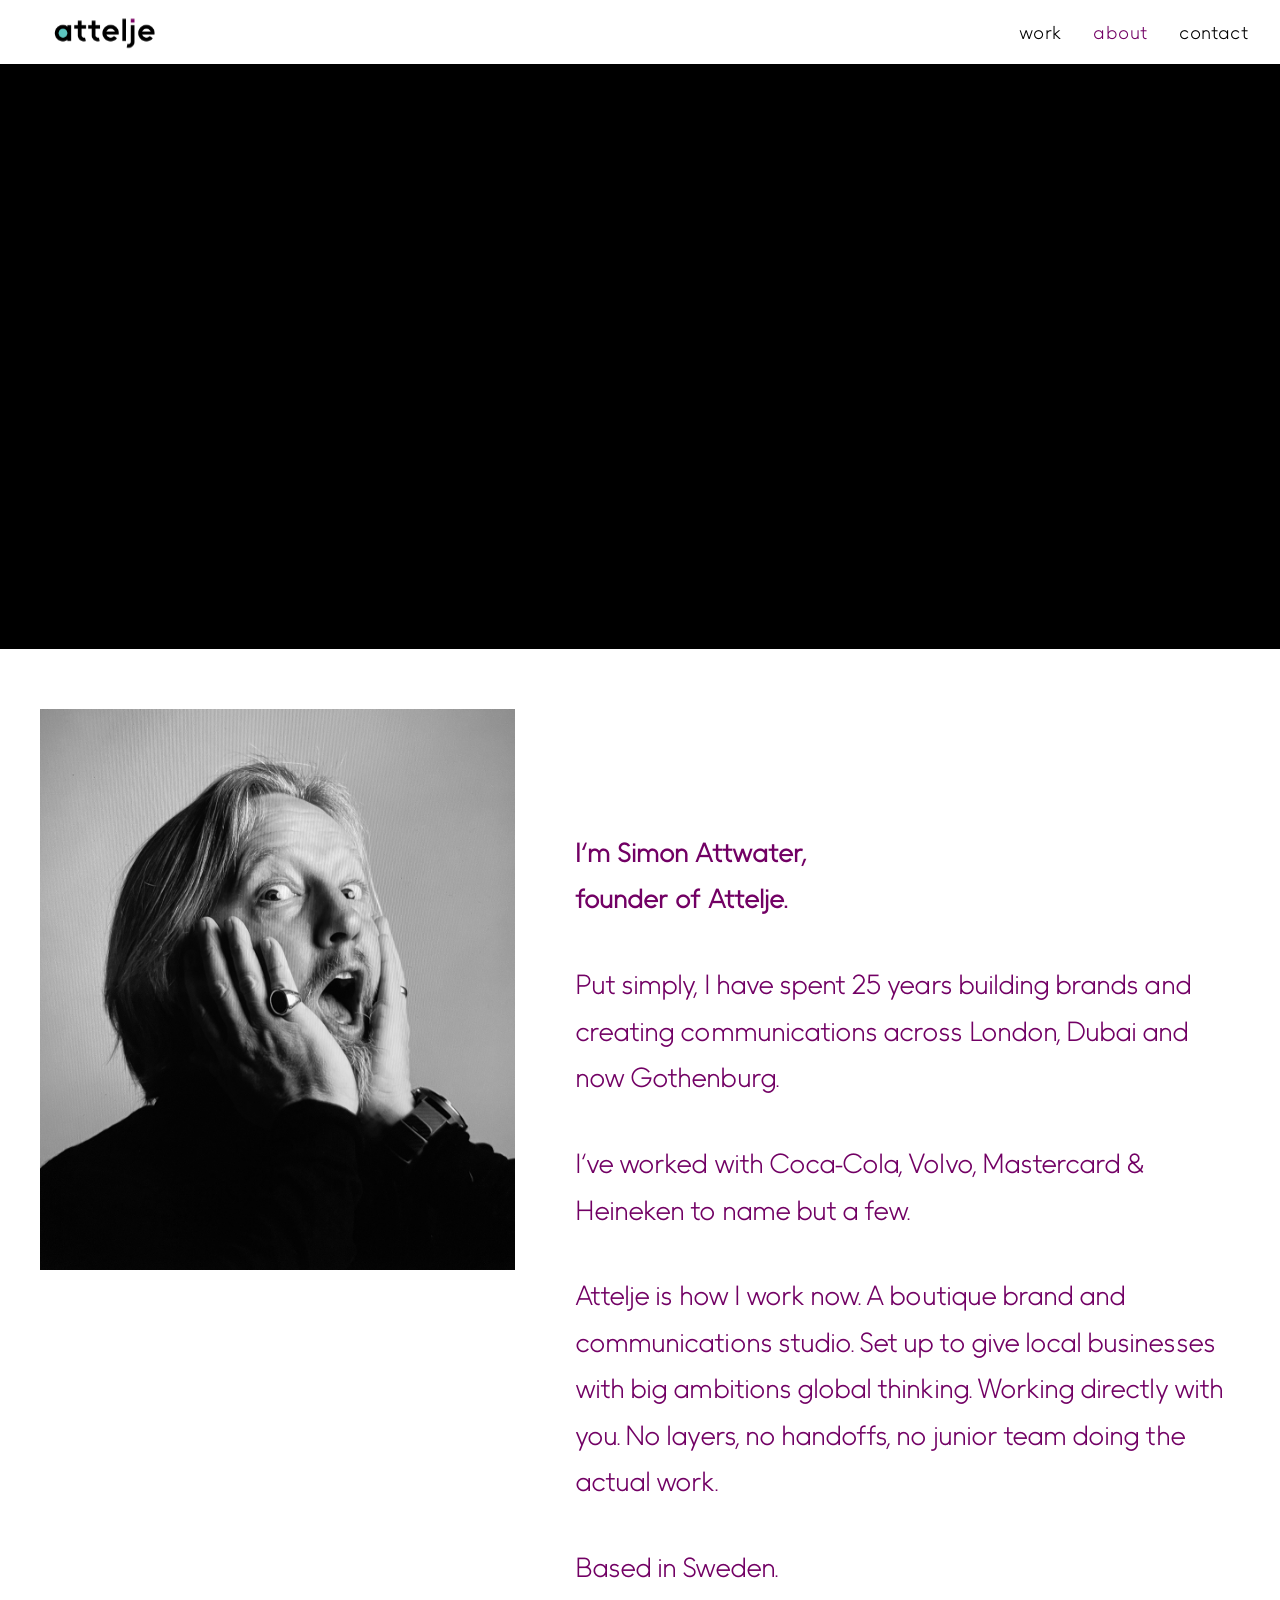
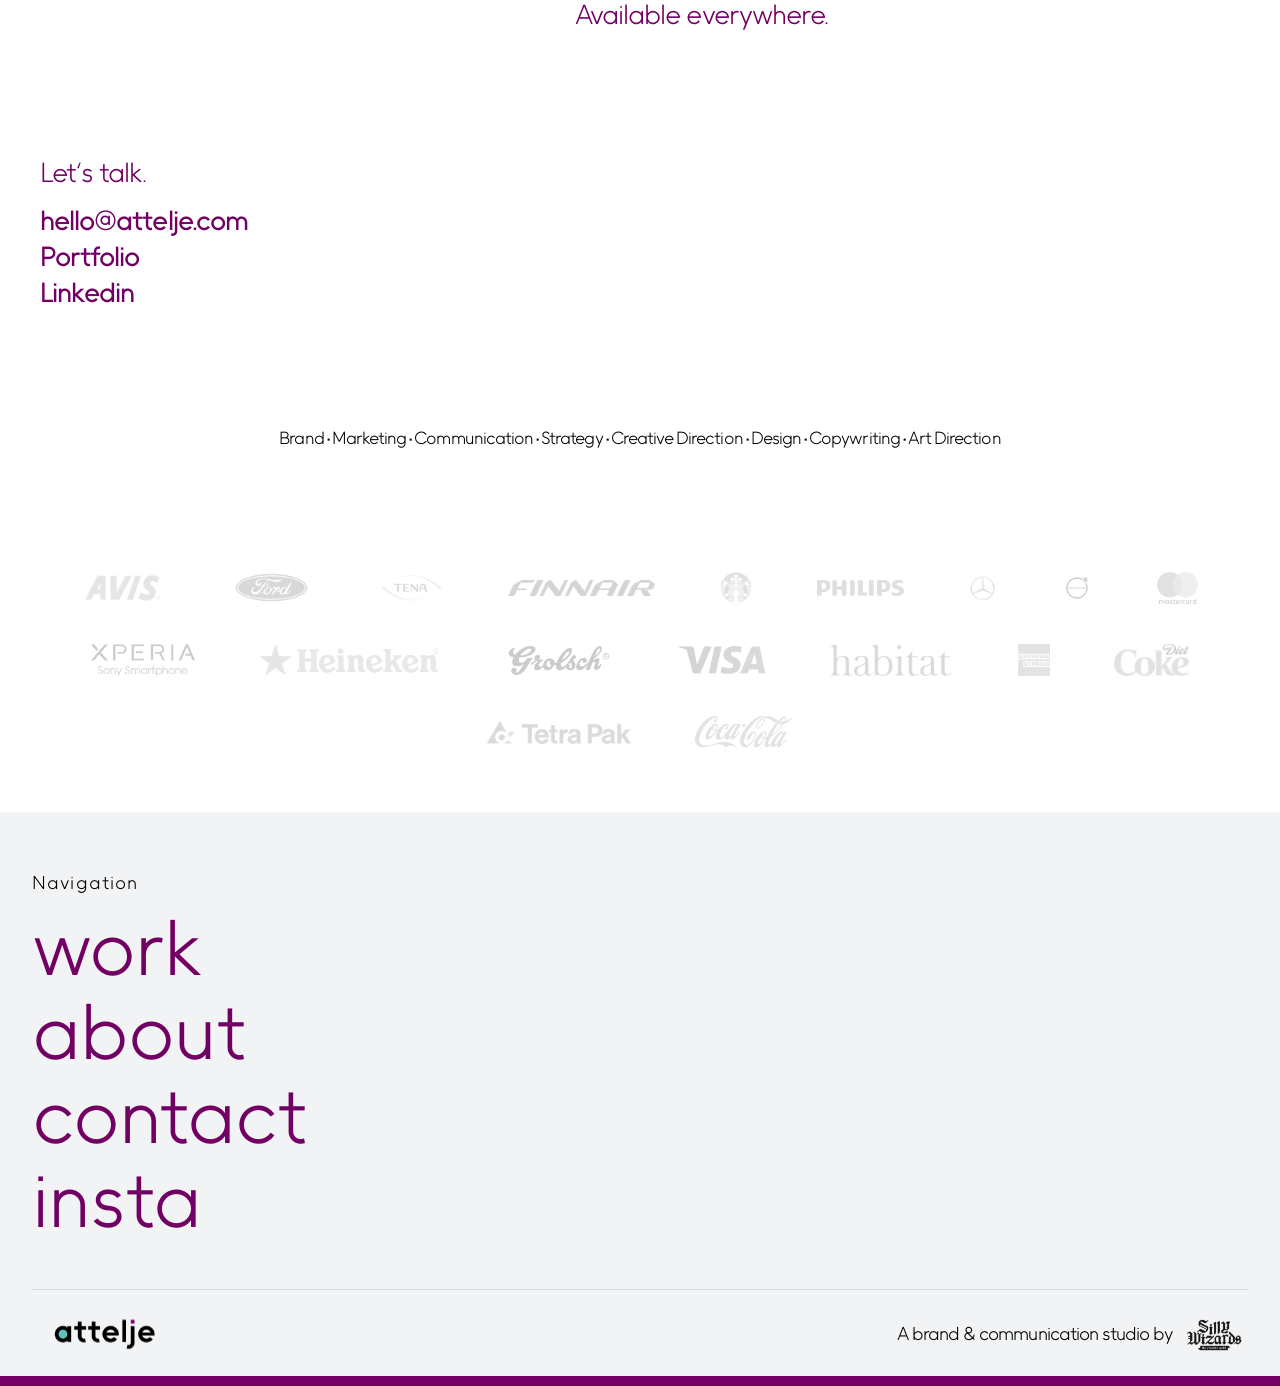
==== about.html @ 4bf22cdc "Update about.html" ====
<!DOCTYPE html>
<html lang="en">
<head>
  <meta charset="UTF-8" />
  <meta name="viewport" content="width=device-width, initial-scale=1.0" />
  <title>About — Attelje</title>
  <meta name="description" content="I'm Simon Attwater, founder of Attelje. 25 years building brands across London, Dubai and Gothenburg." />
  <link rel="stylesheet" href="css/style.css" />
  <link rel="icon" type="image/svg+xml" href="favicon.svg">
</head>
<body>

  <!-- NAV -->
  <nav class="nav" id="nav">
    <a class="nav__logo" href="/">
      <img src="images/brand/logo-wordmark.svg" alt="Attelje" />
    </a>
    <ul class="nav__links">
      <li><a href="/#work">work</a></li>
      <li><a href="about.html" class="active">about</a></li>
      <li><a href="contact.html">contact</a></li>
    </ul>
  </nav>

  <div class="nav-spacer"></div>

  <!-- HERO VIDEO -->
  <section class="hero">
    <video
      class="hero__image"
      src="https://res.cloudinary.com/de5knrq1a/video/upload/v1781178671/Final_Long_copy_djq6qq.mov"
      autoplay
      muted
      loop
      playsinline
    ></video>
  </section>

  <!-- ABOUT -->
  <section class="about">
    <div class="about__inner">

      <div class="about__left">
        <img
          class="about__portrait"
          src="images/about/simon-portrait.jpg"
          alt="Simon Attwater, founder of Attelje"
        />
      </div>

      <div class="about__copy">
        <p class="about__intro">
          I'm Simon Attwater,<br />
          founder of Attelje.
        </p>
        <p>
          Put simply, I have spent 25 years building brands and creating
          communications across London, Dubai and now Gothenburg.
        </p>
        <p>
          I've worked with Coca-Cola, Volvo, Mastercard &amp; Heineken to name but a few.
        </p>
        <p>
          Attelje is how I work now. A boutique brand and communications studio.
          Set up to give local businesses with big ambitions global thinking.
          Working directly with you. No layers, no handoffs,
          no junior team doing the actual work.
        </p>
        <p>
          Based in Sweden.<br />
          Available everywhere.
        </p>
      </div>

      <div class="about__links">
        <p class="about__links-label">Let's talk.</p>
        <a href="mailto:hello@attelje.com">hello@attelje.com</a>
        <a href="https://www.behance.net/simonattwater" target="_blank" rel="noopener">Portfolio</a>
        <a href="https://www.linkedin.com/in/simon-attwater-60151629/" target="_blank" rel="noopener">Linkedin</a>
      </div>

    </div>
  </section>

  <!-- SERVICES -->
  <div class="about__services">
    <p>Brand · Marketing · Communication · Strategy · Creative Direction · Design · Copywriting · Art Direction</p>
  </div>

  <!-- LOGO GRID -->
  <div class="logo-grid">
    <img src="images/marquee/avis.png" alt="Avis" />
    <img src="images/marquee/ford.png" alt="Ford" />
    <img src="images/marquee/tena.png" alt="Tena" />
    <img src="images/marquee/finnair.png" alt="Finnair" />
    <img src="images/marquee/starbucks.png" alt="Starbucks" />
    <img src="images/marquee/philips.png" alt="Philips" />
    <img src="images/marquee/mercedes.png" alt="Mercedes-Benz" />
    <img src="images/marquee/volvo.png" alt="Volvo" />
    <img src="images/marquee/mastercard.png" alt="Mastercard" />
    <img src="images/marquee/xperia.png" alt="Xperia" />
    <img src="images/marquee/heineken.png" alt="Heineken" />
    <img src="images/marquee/grolsch.png" alt="Grolsch" />
    <img src="images/marquee/visa.png" alt="Visa" />
    <img src="images/marquee/habitat.png" alt="Habitat" />
    <img src="images/marquee/amex.png" alt="American Express" />
    <img src="images/marquee/diet-coke.png" alt="Diet Coke" />
    <img src="images/marquee/tetra-pak.png" alt="Tetra Pak" />
    <img src="images/marquee/coca-cola.png" alt="Coca-Cola" />
  </div>

    <!-- FOOTER -->
  <footer class="footer">
    <p class="footer__nav-label">Navigation</p>
    <nav class="footer__nav">
      <a href="/#work">work</a>
      <a href="about.html">about</a>
      <a href="contact.html">contact</a>
      <a href="https://www.instagram.com/attelje" target="_blank" rel="noopener">insta</a>
    </nav>
    <div class="footer__bottom">
      <a class="footer__wordmark" href="/">
        <img src="images/brand/logo-wordmark.svg" alt="Attelje" />
      </a>
      <div class="footer__credit">
        <span>A brand &amp; communication studio by</span>
        <a href="https://www.sillywizardsguild.com/" target="_blank" rel="noopener"><img src="images/brand/silly-wizards-mark.svg" alt="Silly Wizards" /></a>
      </div>
    </div>
    <div class="footer__bar"></div>
  </footer>

  <script src="js/main.js"></script>
</body>
</html>
---- css/style.css ----
/* ============================================================
   ATTELJE — Main Stylesheet
   Stack: HTML / CSS / vanilla JS · GitHub · Vercel
   Font: II Vorkurs (OTF — Light, LightOblique, Medium, MediumOblique, Bold, BoldOblique)
   ============================================================ */

/* ------------------------------------------------------------
   FONTS
   ------------------------------------------------------------ */
@font-face {
  font-family: 'IIVorkurs';
  src: url('../fonts/IIVorkurs-Light.otf') format('opentype');
  font-weight: 300;
  font-style: normal;
  font-display: swap;
}
@font-face {
  font-family: 'IIVorkurs';
  src: url('../fonts/IIVorkurs-LightOblique.otf') format('opentype');
  font-weight: 300;
  font-style: italic;
  font-display: swap;
}
@font-face {
  font-family: 'IIVorkurs';
  src: url('../fonts/IIVorkurs-Medium.otf') format('opentype');
  font-weight: 500;
  font-style: normal;
  font-display: swap;
}
@font-face {
  font-family: 'IIVorkurs';
  src: url('../fonts/IIVorkurs-MediumOblique.otf') format('opentype');
  font-weight: 500;
  font-style: italic;
  font-display: swap;
}
@font-face {
  font-family: 'IIVorkurs';
  src: url('../fonts/IIVorkurs-Bold.otf') format('opentype');
  font-weight: 700;
  font-style: normal;
  font-display: swap;
}
@font-face {
  font-family: 'IIVorkurs';
  src: url('../fonts/IIVorkurs-BoldOblique.otf') format('opentype');
  font-weight: 700;
  font-style: italic;
  font-display: swap;
}

/* ------------------------------------------------------------
   DESIGN TOKENS
   ------------------------------------------------------------ */
:root {
  --pearl:   #F2F3F5;
  --plum:    #720064;
  --mint:    #78C3BF;
  --black:   #000000;
  --white:   #FFFFFF;

  --font:    'IIVorkurs', sans-serif;

  --nav-height: 64px;

  --ease: cubic-bezier(0.25, 0.46, 0.45, 0.94);
}

/* ------------------------------------------------------------
   RESET
   ------------------------------------------------------------ */
*, *::before, *::after {
  box-sizing: border-box;
  margin: 0;
  padding: 0;
}

html {
  font-size: 19px;
  scroll-behavior: smooth;
  -webkit-font-smoothing: antialiased;
  -moz-osx-font-smoothing: grayscale;
}

body {
  font-family: var(--font);
  font-weight: 300;
  letter-spacing: -0.05em;
  color: var(--black);
  background: var(--white);
  overflow-x: hidden;
}

img, video {
  display: block;
  max-width: 100%;
}

a {
  color: inherit;
  text-decoration: none;
}

ul {
  list-style: none;
}

/* ------------------------------------------------------------
   NAV
   ------------------------------------------------------------ */
.nav {
  position: fixed;
  top: 0;
  left: 0;
  right: 0;
  z-index: 100;
  height: var(--nav-height);
  display: flex;
  align-items: center;
  justify-content: space-between;
  padding: 0 32px;
  background: var(--white);
  transition: background 0.3s var(--ease);
}

.nav__logo img {
  height: 38px;
  width: auto;
  margin-left: -4px;
}

.nav__links {
  display: flex;
  align-items: center;
  gap: 32px;
}

.nav__links a {
  font-family: var(--font);
  font-weight: 300;
  font-size: 19px;
  letter-spacing: 0.02em;
  color: var(--black);
  transition: color 0.2s var(--ease);
}

.nav__links a:hover,
.nav__links a.active {
  color: var(--plum);
}

/* Offset page content below fixed nav */
.nav-spacer {
  height: var(--nav-height);
}

/* ------------------------------------------------------------
   HERO — Homepage
   ------------------------------------------------------------ */
.hero {
  position: relative;
  width: 100%;
  height: 65vh;
  min-height: 420px;
  overflow: hidden;
  background: var(--black);
}

.hero__image {
  width: 100%;
  height: 100%;
  object-fit: cover;
  object-position: center;
}

.hero__play {
  position: absolute;
  bottom: 40px;
  left: 50%;
  transform: translateX(-50%);
  display: flex;
  align-items: center;
  gap: 12px;
  font-family: var(--font);
  font-weight: 300;
  font-size: 14px;
  letter-spacing: 0.08em;
  color: var(--white);
  cursor: pointer;
  border: none;
  background: none;
  padding: 0;
  transition: opacity 0.2s var(--ease);
}

.hero__play:hover {
  opacity: 0.7;
}

.hero__play-icon {
  width: 36px;
  height: 36px;
  border: 1px solid var(--white);
  border-radius: 50%;
  display: flex;
  align-items: center;
  justify-content: center;
}

.hero__play-icon svg {
  width: 12px;
  height: 12px;
  fill: var(--white);
  margin-left: 2px;
}

/* ------------------------------------------------------------
   TAGLINE — Homepage
   ------------------------------------------------------------ */
.tagline {
  padding: 60px 32px;
  text-align: right;
  background: var(--white);
}

.tagline p {
  font-family: var(--font);
  font-weight: 300;
  font-style: normal;
  font-size: clamp(22px, 4vw, 50px);
  line-height: 1.25;
  letter-spacing: -0.05em;
  color: var(--plum);
  max-width: none;
  margin: 0;
}

.tagline__medium {
  font-weight: 500;
}

.tagline__light {
  font-weight: 300;
}

/* ------------------------------------------------------------
   WORK GRID — Homepage
   ------------------------------------------------------------ */
.work-grid {
  display: grid;
  grid-template-columns: repeat(3, 1fr);
  gap: 0;
  background: var(--white);
}

.work-grid__item {
  position: relative;
  aspect-ratio: 4 / 3;
  background: var(--white);
  overflow: hidden;
  display: flex;
  align-items: center;
  justify-content: center;
  padding: 8%;
}

.work-grid__item img {
  width: 100%;
  height: 100%;
  object-fit: contain;
  transition: transform 0.5s var(--ease);
}

.work-grid__overlay {
  position: absolute;
  inset: 0;
  background: rgba(0, 0, 0, 0.75);
  display: flex;
  flex-direction: column;
  align-items: center;
  justify-content: center;
  opacity: 0;
  transition: opacity 0.35s var(--ease);
  padding: 24px;
  text-align: center;
}

.work-grid__item:hover .work-grid__overlay {
  opacity: 1;
}

.work-grid__item:hover img {
  transform: scale(1.03);
}

.work-grid__name {
  font-family: var(--font);
  font-weight: 500;
  font-size: clamp(16px, 2vw, 22px);
  color: var(--white);
  margin-bottom: 8px;
}

.work-grid__category {
  font-family: var(--font);
  font-weight: 300;
  font-size: 13px;
  color: rgba(255, 255, 255, 0.7);
  letter-spacing: 0.04em;
}

/* ------------------------------------------------------------
   MANIFESTO — Homepage
   ------------------------------------------------------------ */
.manifesto {
  padding: 100px 32px;
  text-align: center;
  background: var(--white);
}

.manifesto__headline {
  font-family: var(--font);
  font-weight: 500;
  font-size: clamp(22px, 4vw, 50px);
  line-height: 1.4;
  letter-spacing: -0.05em;
  color: var(--plum);
  max-width: 900px;
  margin: 0 auto;
}

.manifesto__body {
  font-family: var(--font);
  font-weight: 300;
  font-size: clamp(22px, 4vw, 50px);
  line-height: 1.4;
  letter-spacing: -0.05em;
  color: var(--plum);
  max-width: 900px;
  margin: 0 auto;
}

/* ------------------------------------------------------------
   STUDIO SECTION — Homepage + Contact
   ------------------------------------------------------------ */
.studio {
  width: 100%;
}

.studio__image {
  width: 100%;
  height: auto;
  display: block;
  filter: grayscale(100%);
}

.studio__caption {
  padding: 20px 32px 100px;
  font-family: var(--font);
  font-weight: 300;
  font-size: clamp(16px, 2.2vw, 30px);
  line-height: 1.5;
  color: var(--plum);
}

/* ------------------------------------------------------------
   FOOTER
   ------------------------------------------------------------ */
.footer {
  background: var(--pearl);
  padding: 60px 32px 0;
}

.footer__nav-label {
  font-family: var(--font);
  font-weight: 300;
  font-size: 19px;
  letter-spacing: 0.06em;
  color: var(--black);
  margin-bottom: 12px;
  text-transform: none;
}

.footer__nav {
  display: flex;
  flex-direction: column;
  gap: 0;
  margin-bottom: 48px;
}

.footer__nav a {
  font-family: var(--font);
  font-weight: 300;
  font-size: clamp(48px, 7vw, 80px);
  line-height: 1.05;
  color: var(--plum);
  transition: opacity 0.2s var(--ease);
}

.footer__nav a:hover {
  opacity: 0.7;
}

.footer__bottom {
  display: flex;
  align-items: center;
  justify-content: space-between;
  padding: 24px 0;
  border-top: 1px solid rgba(0, 0, 0, 0.1);
}

.footer__wordmark img {
  height: 38px;
  width: auto;
  margin-left: -4px;
}

.footer__credit {
  display: flex;
  align-items: center;
  gap: 8px;
  font-family: var(--font);
  font-weight: 300;
  font-size: 19px;
  color: var(--black);
}

.footer__credit img {
  height: 38px;
  width: auto;
}

.footer__bar {
  height: 10px;
  background: var(--plum);
  margin: 0 -32px;
}

/* ------------------------------------------------------------
   ABOUT PAGE
   ------------------------------------------------------------ */
.about {
  padding: 60px 32px 80px;
}

.about__inner {
  display: grid;
  grid-template-columns: 1fr 1.4fr;
  gap: 60px;
  max-width: 1200px;
  margin: 0 auto;
}

.about__portrait {
  width: 100%;
  height: auto;
  display: block;
  filter: grayscale(100%);
}

.about__links {
  margin-top: 20px;
  display: flex;
  flex-direction: column;
  gap: 4px;
}

.about__links a {
  font-family: var(--font);
  font-weight: 500;
  font-size: clamp(18px, 2.2vw, 30px);
  color: var(--plum);
  transition: opacity 0.2s;
}

.about__links a:hover {
  opacity: 0.7;
}

.about__links-label {
  font-family: var(--font);
  font-weight: 300;
  font-size: clamp(18px, 2.2vw, 30px);
  color: var(--plum);
  margin: 0 0 12px 0;
}

.about__copy {
  padding-top: 120px;
}

.about__copy p.about__intro {
  font-weight: 500;
}

.about__copy p {
  font-family: var(--font);
  font-weight: 300;
  font-size: clamp(18px, 2.2vw, 30px);
  line-height: 1.65;
  color: var(--plum);
  margin-bottom: 1.4em;
}

.about__copy a {
  color: var(--plum);
  font-weight: 500;
}

.about__copy a:hover {
  text-decoration: underline;
}

.about__services {
  padding: 40px 32px 60px;
  text-align: center;
  max-width: 1200px;
  margin: 0 auto;
}

.about__services p {
  font-family: var(--font);
  font-weight: 300;
  font-size: clamp(13px, 1.4vw, 18px);
  color: var(--black);
}

/* ------------------------------------------------------------
   LOGO GRID — About page
   ------------------------------------------------------------ */
.logo-grid {
  display: flex;
  flex-wrap: wrap;
  justify-content: center;
  align-items: center;
  gap: 40px 64px;
  padding: 64px 32px;
  background: var(--white);
}

.logo-grid img {
  height: 32px;
  width: auto;
  filter: grayscale(100%);
  opacity: 0.2;
  animation: twinkle 4s ease-in-out infinite;
}

.logo-grid img[alt="Finnair"],
.logo-grid img[alt="Philips"] {
  height: 16px;
}

@keyframes twinkle {
  0%, 100% { opacity: 0.2; }
  50%       { opacity: 1; }
}

/* ------------------------------------------------------------
   CONTACT PAGE
   ------------------------------------------------------------ */
.contact {
  padding: 60px 32px 0;
}

.contact__inner {
  display: grid;
  grid-template-columns: 1fr 1fr;
  gap: 40px;
  align-items: start;
  max-width: 1200px;
  margin: 0 auto 64px;
}

.contact__heading {
  font-family: var(--font);
  font-weight: 300;
  font-size: clamp(52px, 8vw, 96px);
  line-height: 1;
  letter-spacing: -0.05em;
  color: var(--plum);
}

.contact__body {
  padding-top: 160px;
}

.contact__body p {
  font-family: var(--font);
  font-weight: 300;
  font-size: clamp(18px, 2.2vw, 30px);
  line-height: 1.6;
  letter-spacing: -0.05em;
  color: var(--black);
  margin-bottom: 24px;
}

.contact__email {
  font-family: var(--font);
  font-weight: 500;
  font-size: clamp(16px, 1.8vw, 20px);
  color: var(--plum);
  transition: opacity 0.2s;
}

.contact__email:hover {
  opacity: 0.7;
}

/* ------------------------------------------------------------
   CASE PAGE — Hero
   ------------------------------------------------------------ */
.case-hero {
  width: 100%;
  position: relative;
  background: var(--black);
  overflow: hidden;
}

.case-hero video,
.case-hero img {
  width: 100%;
  height: 65vh;
  min-height: 380px;
  object-fit: cover;
  display: block;
}

/* ------------------------------------------------------------
   CASE PAGE — Intro
   ------------------------------------------------------------ */
.case-intro {
  display: grid;
  grid-template-columns: 1fr 2fr;
  gap: 40px;
  padding: 60px 32px;
  max-width: 1200px;
  margin: 0 auto;
}

.case-intro__meta {}

.case-intro__title {
  font-family: var(--font);
  font-weight: 500;
  font-size: clamp(18px, 2vw, 24px);
  color: var(--black);
  margin-bottom: 16px;
}

.case-intro__deliverables {
  display: flex;
  flex-direction: column;
  gap: 4px;
}

.case-intro__deliverables li {
  font-family: var(--font);
  font-weight: 300;
  font-size: 13px;
  color: var(--black);
  line-height: 1.6;
}

.case-intro__description {
  font-family: var(--font);
  font-weight: 300;
  font-size: clamp(15px, 1.7vw, 18px);
  line-height: 1.75;
  color: var(--black);
}

/* ------------------------------------------------------------
   CASE PAGE — Content sections
   ------------------------------------------------------------ */
.case-content {
  width: 100%;
  display: flex;
  flex-direction: column;
  gap: 32px;
  padding-bottom: 32px;
}

.case-section {
  width: 100%;
}

/* Full-width image */
.case-section--full img,
.case-section--full video {
  width: 100%;
  height: auto;
  display: block;
}

/* Two-column -> stacked */
.case-section--two-col {
  display: flex;
  flex-direction: column;
  gap: 32px;
}

.case-section--two-col img,
.case-section--two-col video {
  width: 100%;
  height: auto;
  display: block;
}

/* Three-column -> stacked */
.case-section--three-col {
  display: flex;
  flex-direction: column;
  gap: 32px;
}

.case-section--three-col img {
  width: 100%;
  height: auto;
  display: block;
}

/* Four-column -> stacked */
.case-section--four-col {
  display: flex;
  flex-direction: column;
  gap: 32px;
}

.case-section--four-col img {
  width: 100%;
  height: auto;
  display: block;
}

/* Grid override — restores side-by-side layout for specific sections */
.case-section--two-col.case-section--grid {
  display: grid;
  grid-template-columns: 1fr 1fr;
  gap: 16px;
}

.case-section--three-col.case-section--grid {
  display: grid;
  grid-template-columns: repeat(3, 1fr);
  gap: 16px;
}

.case-section--four-col.case-section--grid {
  display: grid;
  grid-template-columns: repeat(4, 1fr);
  gap: 16px;
}

/* Padded content section */
.case-section--padded {
  padding: 0 32px;
  max-width: 1200px;
  margin: 0 auto;
}

/* Case video (looping, no controls) */
.case-video {
  width: 100%;
  display: block;
}

/* ------------------------------------------------------------
   CASE PAGE — Prev / Next
   ------------------------------------------------------------ */
.case-nav {
  display: flex;
  justify-content: space-between;
  padding: 48px 32px;
  border-top: 1px solid rgba(0,0,0,0.1);
  margin-top: 40px;
}

.case-nav a {
  font-family: var(--font);
  font-weight: 300;
  font-size: 14px;
  color: var(--black);
  transition: color 0.2s var(--ease);
}

.case-nav a:hover {
  color: var(--plum);
}

/* ------------------------------------------------------------
   SHOWREEL MODAL
   ------------------------------------------------------------ */
.modal {
  display: none;
  position: fixed;
  inset: 0;
  z-index: 200;
  background: rgba(0, 0, 0, 0.92);
  align-items: center;
  justify-content: center;
}

.modal.is-open {
  display: flex;
}

.modal__inner {
  position: relative;
  width: 90vw;
  max-width: 1100px;
  aspect-ratio: 16 / 9;
}

.modal__inner video {
  width: 100%;
  height: 100%;
  object-fit: contain;
}

.modal__close {
  position: absolute;
  top: -44px;
  right: 0;
  font-family: var(--font);
  font-weight: 300;
  font-size: 13px;
  letter-spacing: 0.08em;
  color: var(--white);
  background: none;
  border: none;
  cursor: pointer;
  transition: opacity 0.2s;
}

.modal__close:hover {
  opacity: 0.6;
}

/* ------------------------------------------------------------
   RESPONSIVE
   ------------------------------------------------------------ */
@media (max-width: 900px) {
  .nav {
    padding: 0 20px;
  }

  .nav__links {
    gap: 20px;
  }

  .work-grid {
    grid-template-columns: repeat(2, 1fr);
  }

  .about__inner {
    grid-template-columns: 1fr;
    gap: 32px;
  }

  .about__portrait {
    max-width: 240px;
  }

  .about__copy {
    padding-top: 0;
  }

  .contact__inner {
    grid-template-columns: 1fr;
  }

  .contact__body {
    padding-top: 0;
  }

  .case-intro {
    grid-template-columns: 1fr;
    gap: 24px;
    padding: 40px 20px;
  }

  .case-hero img,
  .case-hero video {
    height: auto;
    min-height: unset;
  }

  /* case sections already stacked */

  .case-nav {
    padding: 32px 20px;
  }

  .footer {
    padding: 48px 20px 0;
  }

  .footer__bar {
    margin: 0 -20px;
  }

  .studio__caption {
    padding: 16px 20px 48px;
  }

  .studio__caption br {
    display: none;
  }
}

@media (max-width: 600px) {
  .work-grid {
    grid-template-columns: repeat(2, 1fr);
  }

  .hero {
    height: 55vw;
    min-height: 280px;
  }

  .tagline {
    padding: 56px 20px;
  }

  .tagline p {
    font-size: 5vw;
  }

  .manifesto {
    padding: 72px 20px;
  }

  .about {
    padding: 40px 20px 60px;
  }

  .about__services {
    padding: 32px 20px 48px;
  }

  .contact {
    padding: 40px 20px 0;
  }

  .contact__heading {
    font-size: clamp(40px, 12vw, 72px);
  }

  .case-hero video,
  .case-hero img {
    height: auto;
    min-height: unset;
  }

  .footer__nav a {
    font-size: clamp(36px, 11vw, 60px);
  }

  .footer__bottom {
    flex-direction: column;
    gap: 16px;
    align-items: flex-start;
  }
}
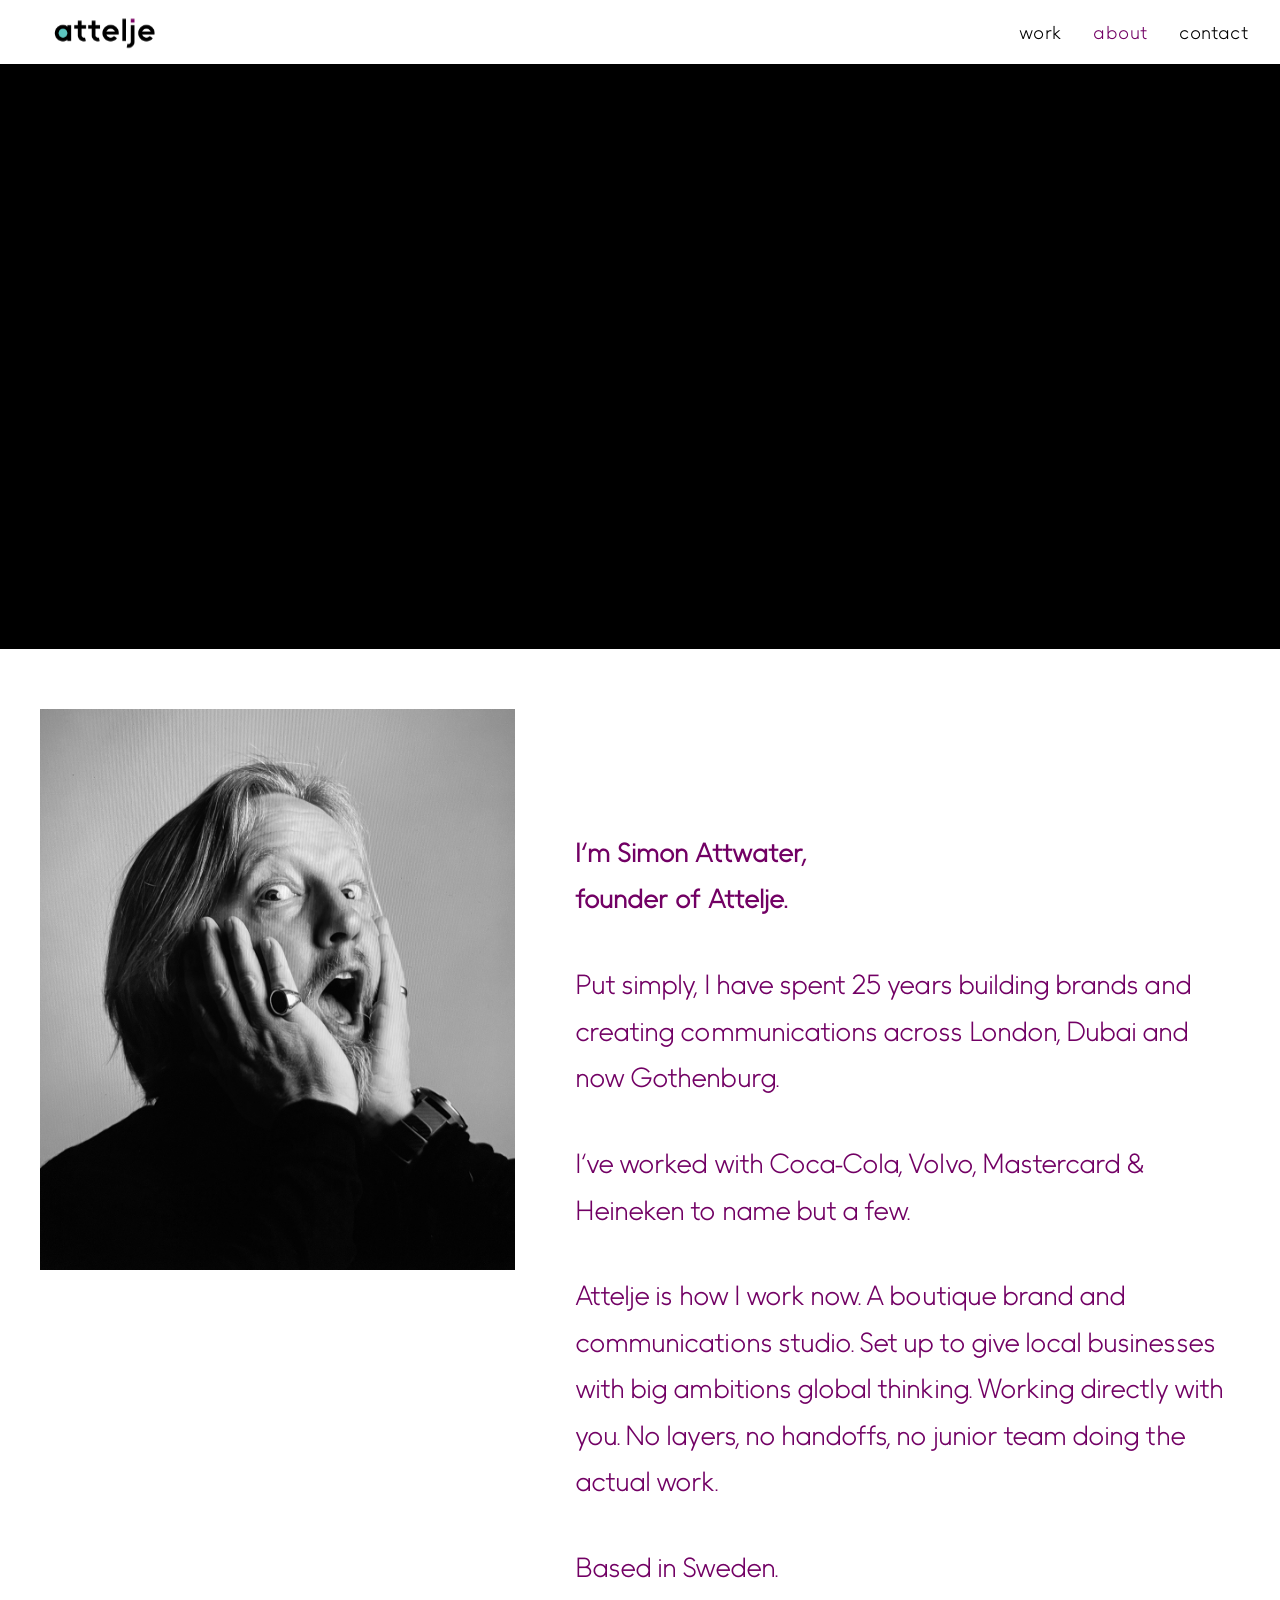
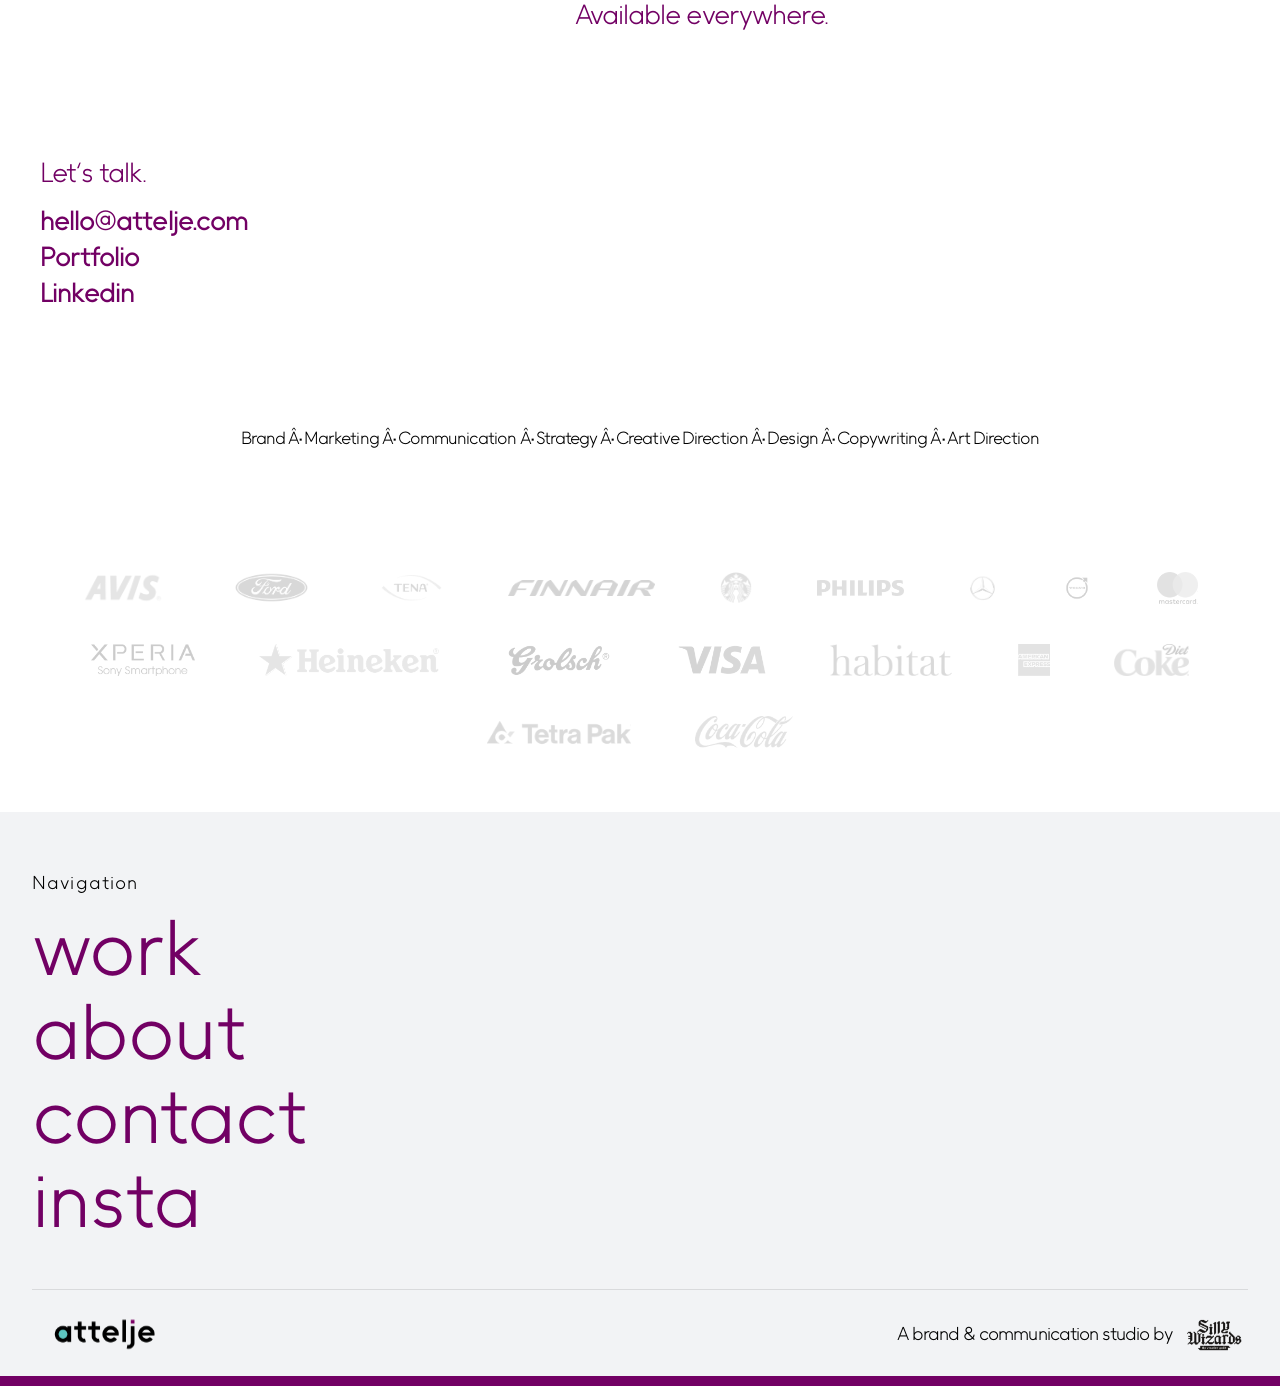
==== commit a19e482f: "Add OG meta tags to about.html" ====
--- a/about.html
+++ b/about.html
@@ -3,10 +3,18 @@
 <head>
   <meta charset="UTF-8" />
   <meta name="viewport" content="width=device-width, initial-scale=1.0" />
-  <title>About — Attelje</title>
+  <title>About â Attelje</title>
   <meta name="description" content="I'm Simon Attwater, founder of Attelje. 25 years building brands across London, Dubai and Gothenburg." />
   <link rel="stylesheet" href="css/style.css" />
   <link rel="icon" type="image/svg+xml" href="favicon.svg">
+
+    <!-- Open Graph / Social sharing -->
+    <meta property="og:type" content="website">
+    <meta property="og:title" content="Attelje — Brand &amp; Communication Studio">
+    <meta property="og:description" content="A brand and communication studio. Bringing global experience to Gothenburg.">
+    <meta property="og:image" content="https://www.attelje.com/images/brand/og-image.png">
+    <meta name="twitter:card" content="summary_large_image">
+    <meta property="og:url" content="https://www.attelje.com/about.html">
 </head>
 <body>
 
@@ -84,7 +92,7 @@
 
   <!-- SERVICES -->
   <div class="about__services">
-    <p>Brand · Marketing · Communication · Strategy · Creative Direction · Design · Copywriting · Art Direction</p>
+    <p>Brand Â· Marketing Â· Communication Â· Strategy Â· Creative Direction Â· Design Â· Copywriting Â· Art Direction</p>
   </div>
 
   <!-- LOGO GRID -->
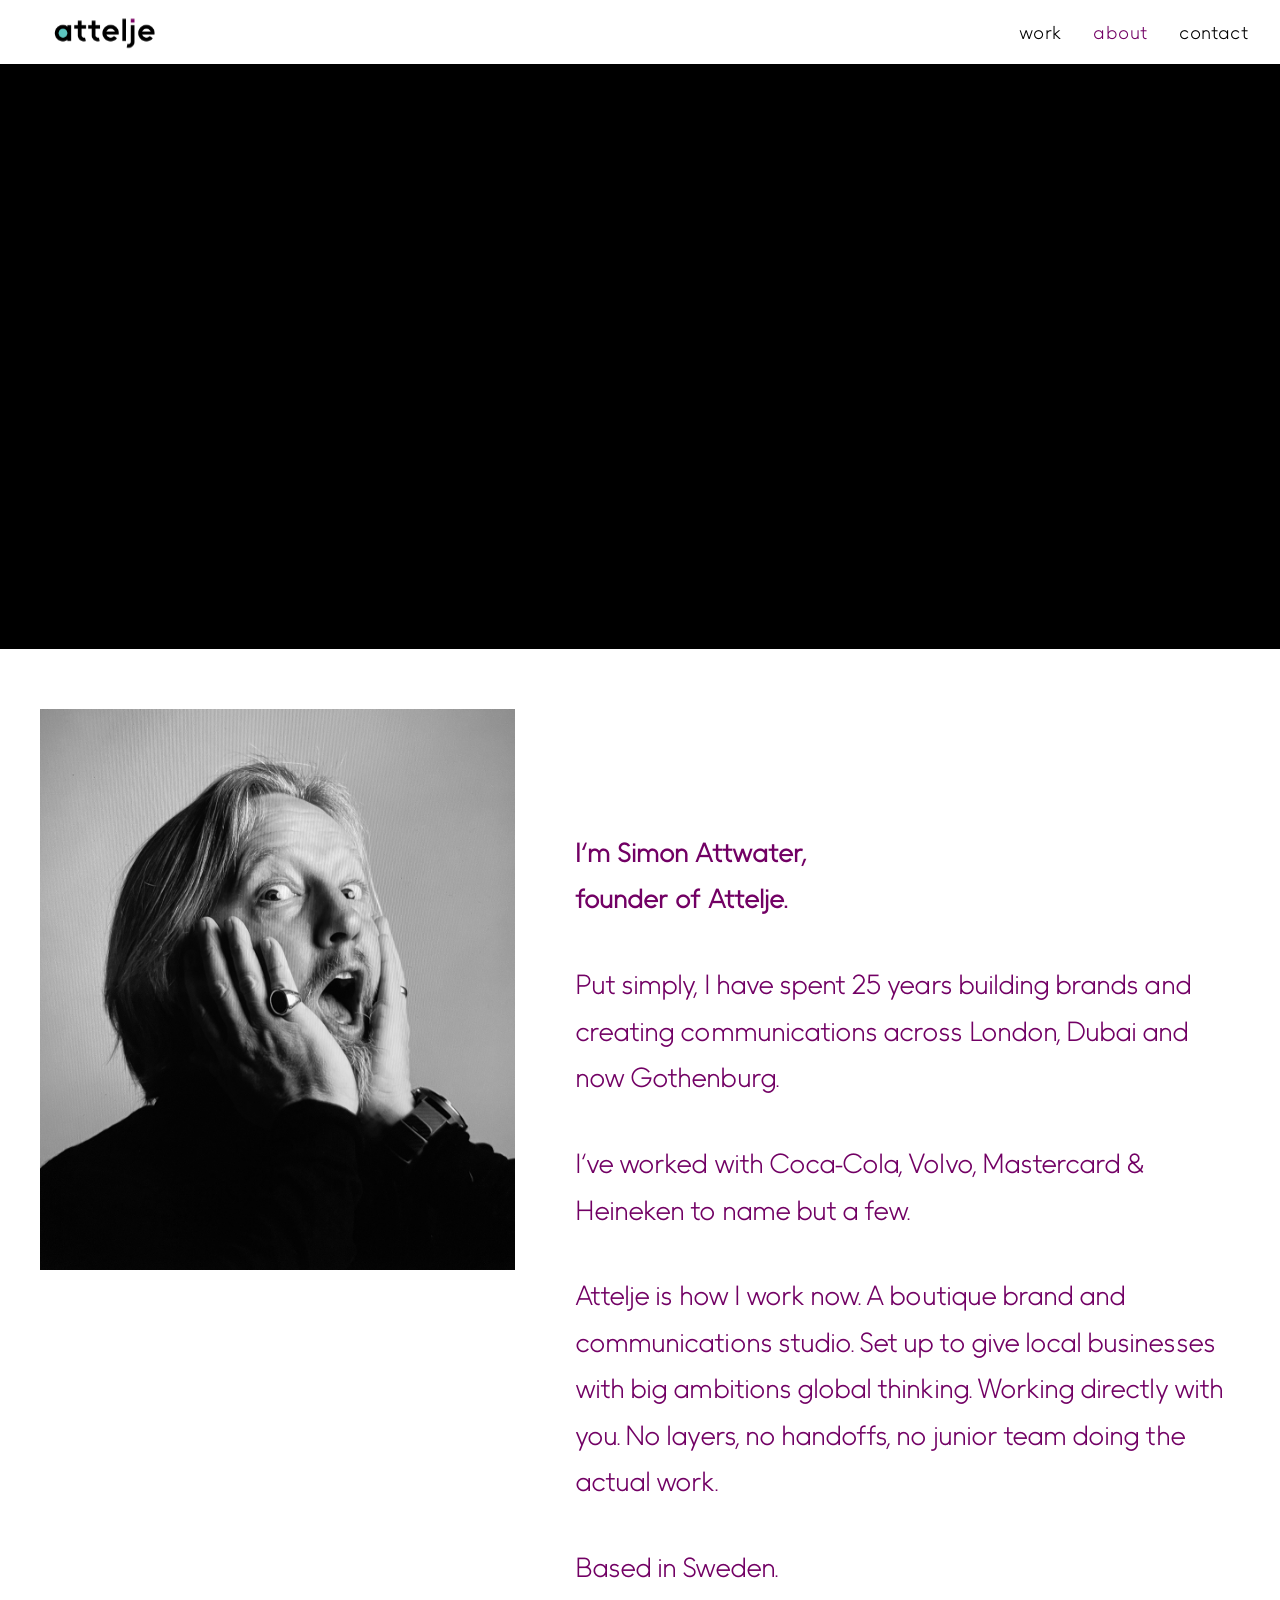
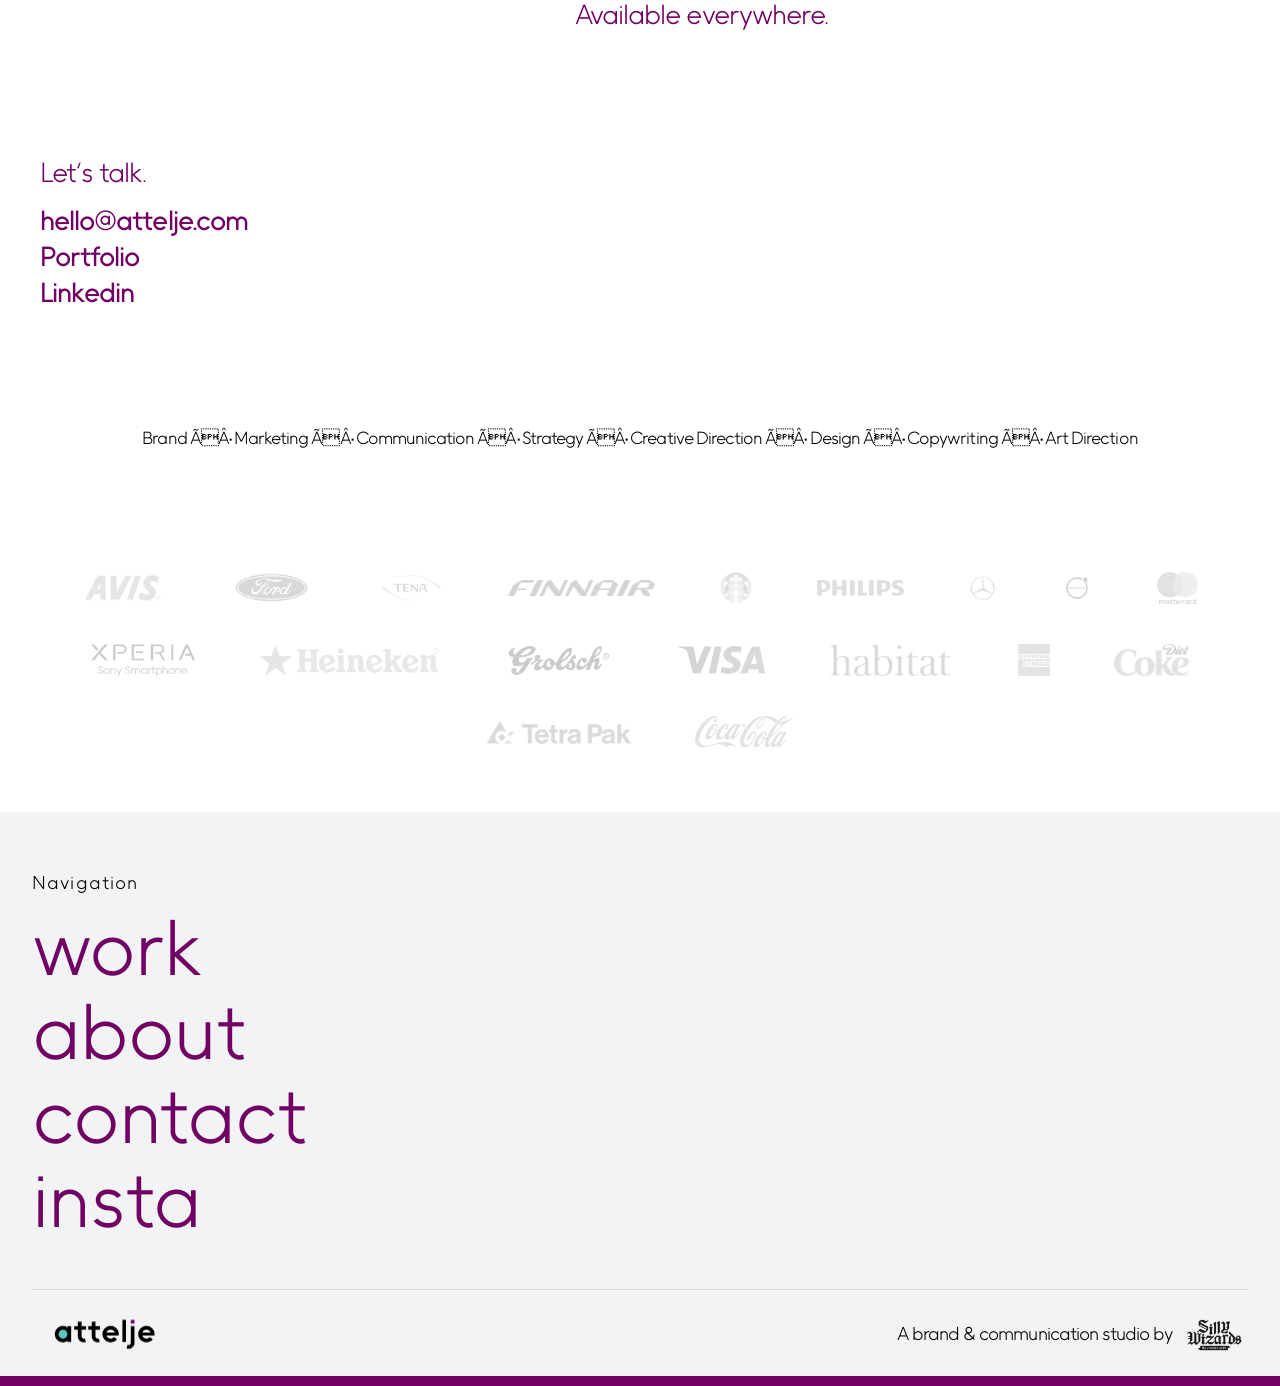
==== commit 0da90967: "Update Instagram link to attelje.studio" ====
--- a/about.html
+++ b/about.html
@@ -3,14 +3,14 @@
 <head>
   <meta charset="UTF-8" />
   <meta name="viewport" content="width=device-width, initial-scale=1.0" />
-  <title>About â Attelje</title>
+  <title>About Ã¢ÂÂ Attelje</title>
   <meta name="description" content="I'm Simon Attwater, founder of Attelje. 25 years building brands across London, Dubai and Gothenburg." />
   <link rel="stylesheet" href="css/style.css" />
   <link rel="icon" type="image/svg+xml" href="favicon.svg">
 
     <!-- Open Graph / Social sharing -->
     <meta property="og:type" content="website">
-    <meta property="og:title" content="Attelje — Brand &amp; Communication Studio">
+    <meta property="og:title" content="Attelje â Brand &amp; Communication Studio">
     <meta property="og:description" content="A brand and communication studio. Bringing global experience to Gothenburg.">
     <meta property="og:image" content="https://www.attelje.com/images/brand/og-image.png">
     <meta name="twitter:card" content="summary_large_image">
@@ -92,7 +92,7 @@
 
   <!-- SERVICES -->
   <div class="about__services">
-    <p>Brand Â· Marketing Â· Communication Â· Strategy Â· Creative Direction Â· Design Â· Copywriting Â· Art Direction</p>
+    <p>Brand ÃÂ· Marketing ÃÂ· Communication ÃÂ· Strategy ÃÂ· Creative Direction ÃÂ· Design ÃÂ· Copywriting ÃÂ· Art Direction</p>
   </div>
 
   <!-- LOGO GRID -->
@@ -124,7 +124,7 @@
       <a href="/#work">work</a>
       <a href="about.html">about</a>
       <a href="contact.html">contact</a>
-      <a href="https://www.instagram.com/attelje" target="_blank" rel="noopener">insta</a>
+      <a href="https://www.https://www.instagram.com/attelje.studio/" target="_blank" rel="noopener">insta</a>
     </nav>
     <div class="footer__bottom">
       <a class="footer__wordmark" href="/">
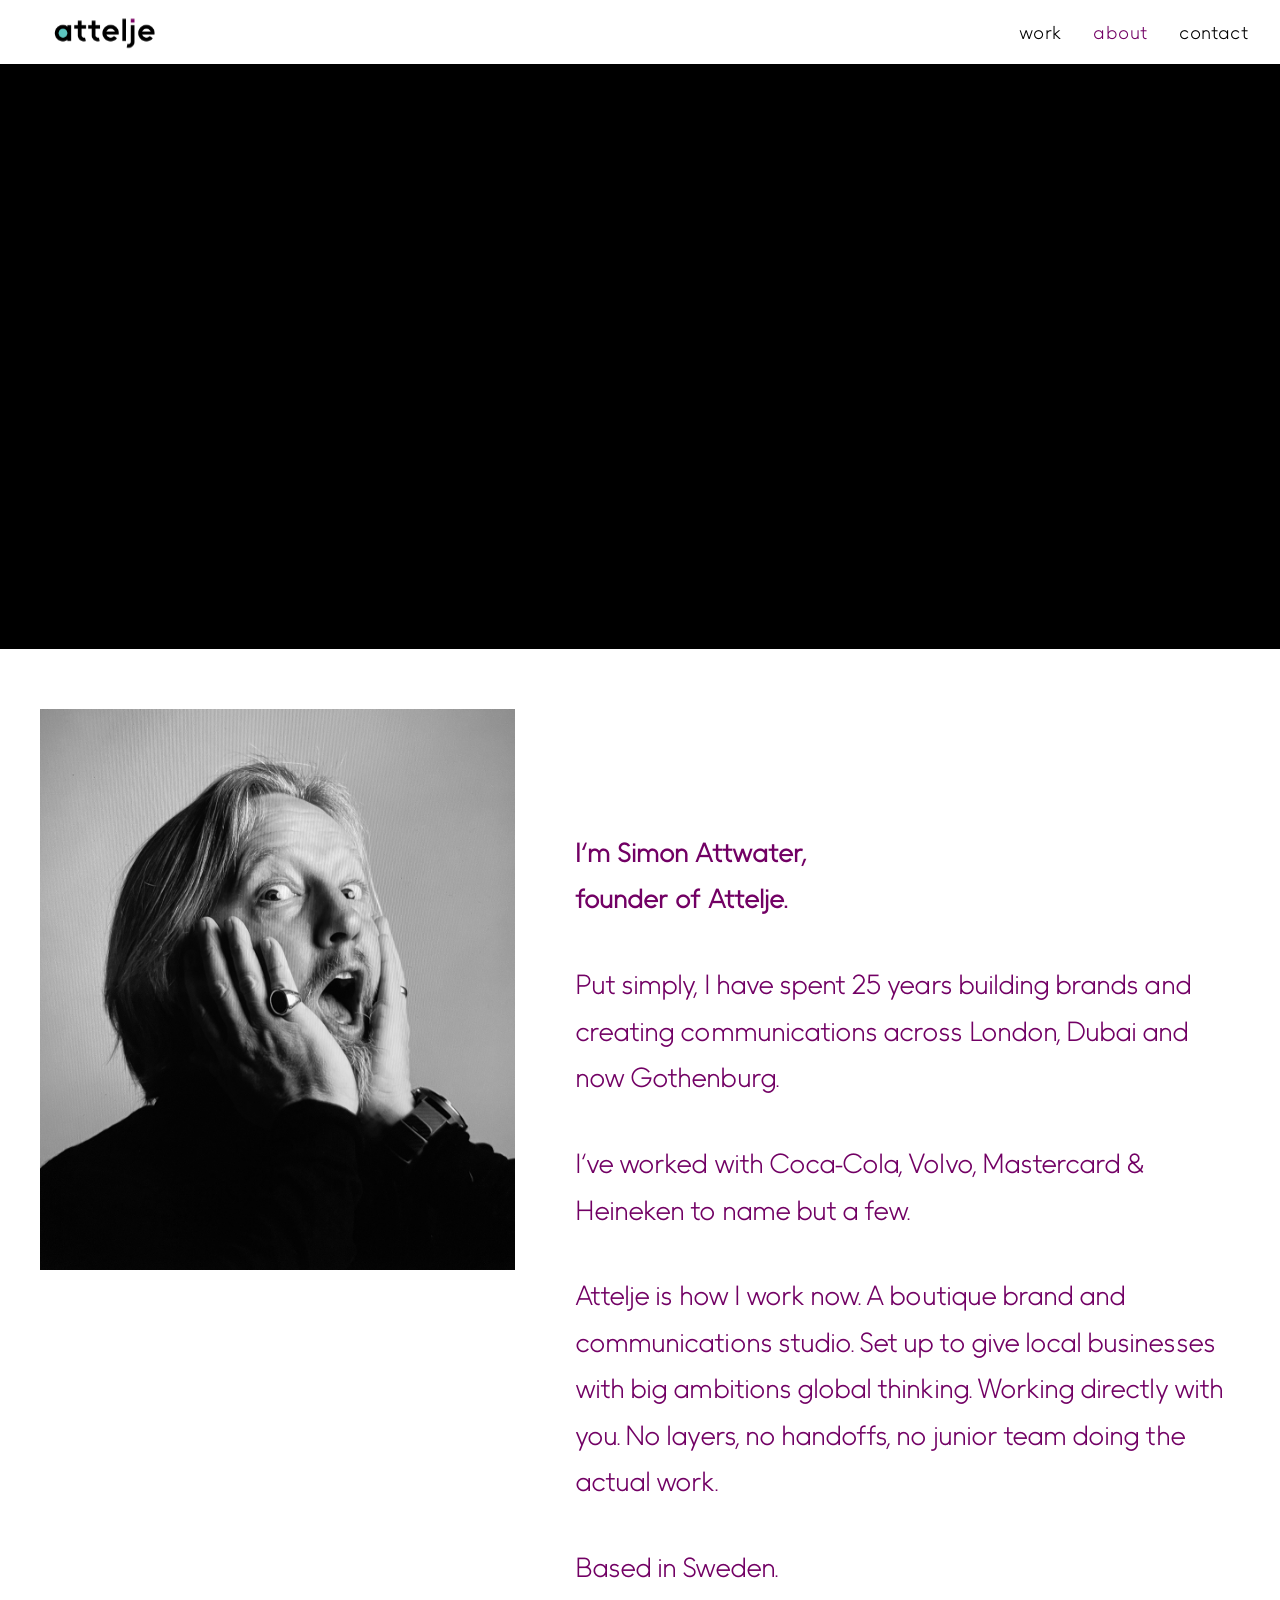
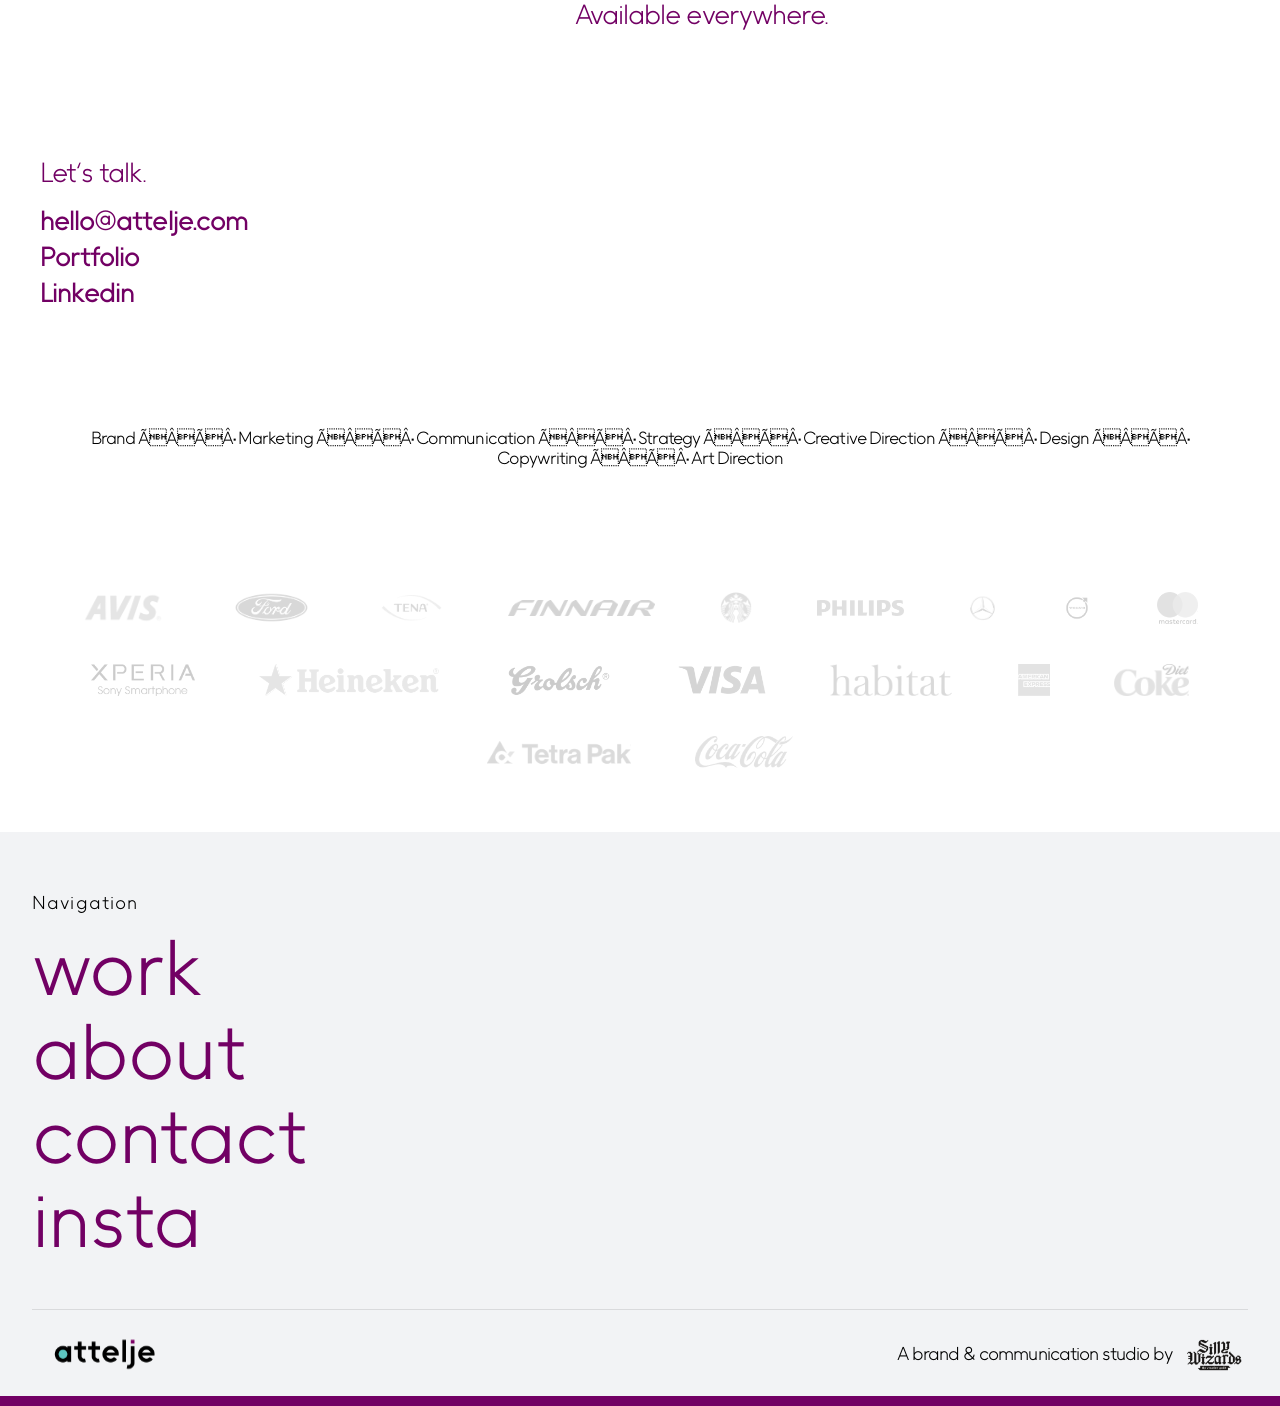
==== commit 139b421d: "Fix Instagram link href" ====
--- a/about.html
+++ b/about.html
@@ -3,14 +3,14 @@
 <head>
   <meta charset="UTF-8" />
   <meta name="viewport" content="width=device-width, initial-scale=1.0" />
-  <title>About Ã¢ÂÂ Attelje</title>
+  <title>About ÃÂ¢ÃÂÃÂ Attelje</title>
   <meta name="description" content="I'm Simon Attwater, founder of Attelje. 25 years building brands across London, Dubai and Gothenburg." />
   <link rel="stylesheet" href="css/style.css" />
   <link rel="icon" type="image/svg+xml" href="favicon.svg">
 
     <!-- Open Graph / Social sharing -->
     <meta property="og:type" content="website">
-    <meta property="og:title" content="Attelje â Brand &amp; Communication Studio">
+    <meta property="og:title" content="Attelje Ã¢ÂÂ Brand &amp; Communication Studio">
     <meta property="og:description" content="A brand and communication studio. Bringing global experience to Gothenburg.">
     <meta property="og:image" content="https://www.attelje.com/images/brand/og-image.png">
     <meta name="twitter:card" content="summary_large_image">
@@ -92,7 +92,7 @@
 
   <!-- SERVICES -->
   <div class="about__services">
-    <p>Brand ÃÂ· Marketing ÃÂ· Communication ÃÂ· Strategy ÃÂ· Creative Direction ÃÂ· Design ÃÂ· Copywriting ÃÂ· Art Direction</p>
+    <p>Brand ÃÂÃÂ· Marketing ÃÂÃÂ· Communication ÃÂÃÂ· Strategy ÃÂÃÂ· Creative Direction ÃÂÃÂ· Design ÃÂÃÂ· Copywriting ÃÂÃÂ· Art Direction</p>
   </div>
 
   <!-- LOGO GRID -->
@@ -124,7 +124,7 @@
       <a href="/#work">work</a>
       <a href="about.html">about</a>
       <a href="contact.html">contact</a>
-      <a href="https://www.https://www.instagram.com/attelje.studio/" target="_blank" rel="noopener">insta</a>
+      <a href="https://www.instagram.com/attelje.studio/" target="_blank" rel="noopener">insta</a>
     </nav>
     <div class="footer__bottom">
       <a class="footer__wordmark" href="/">
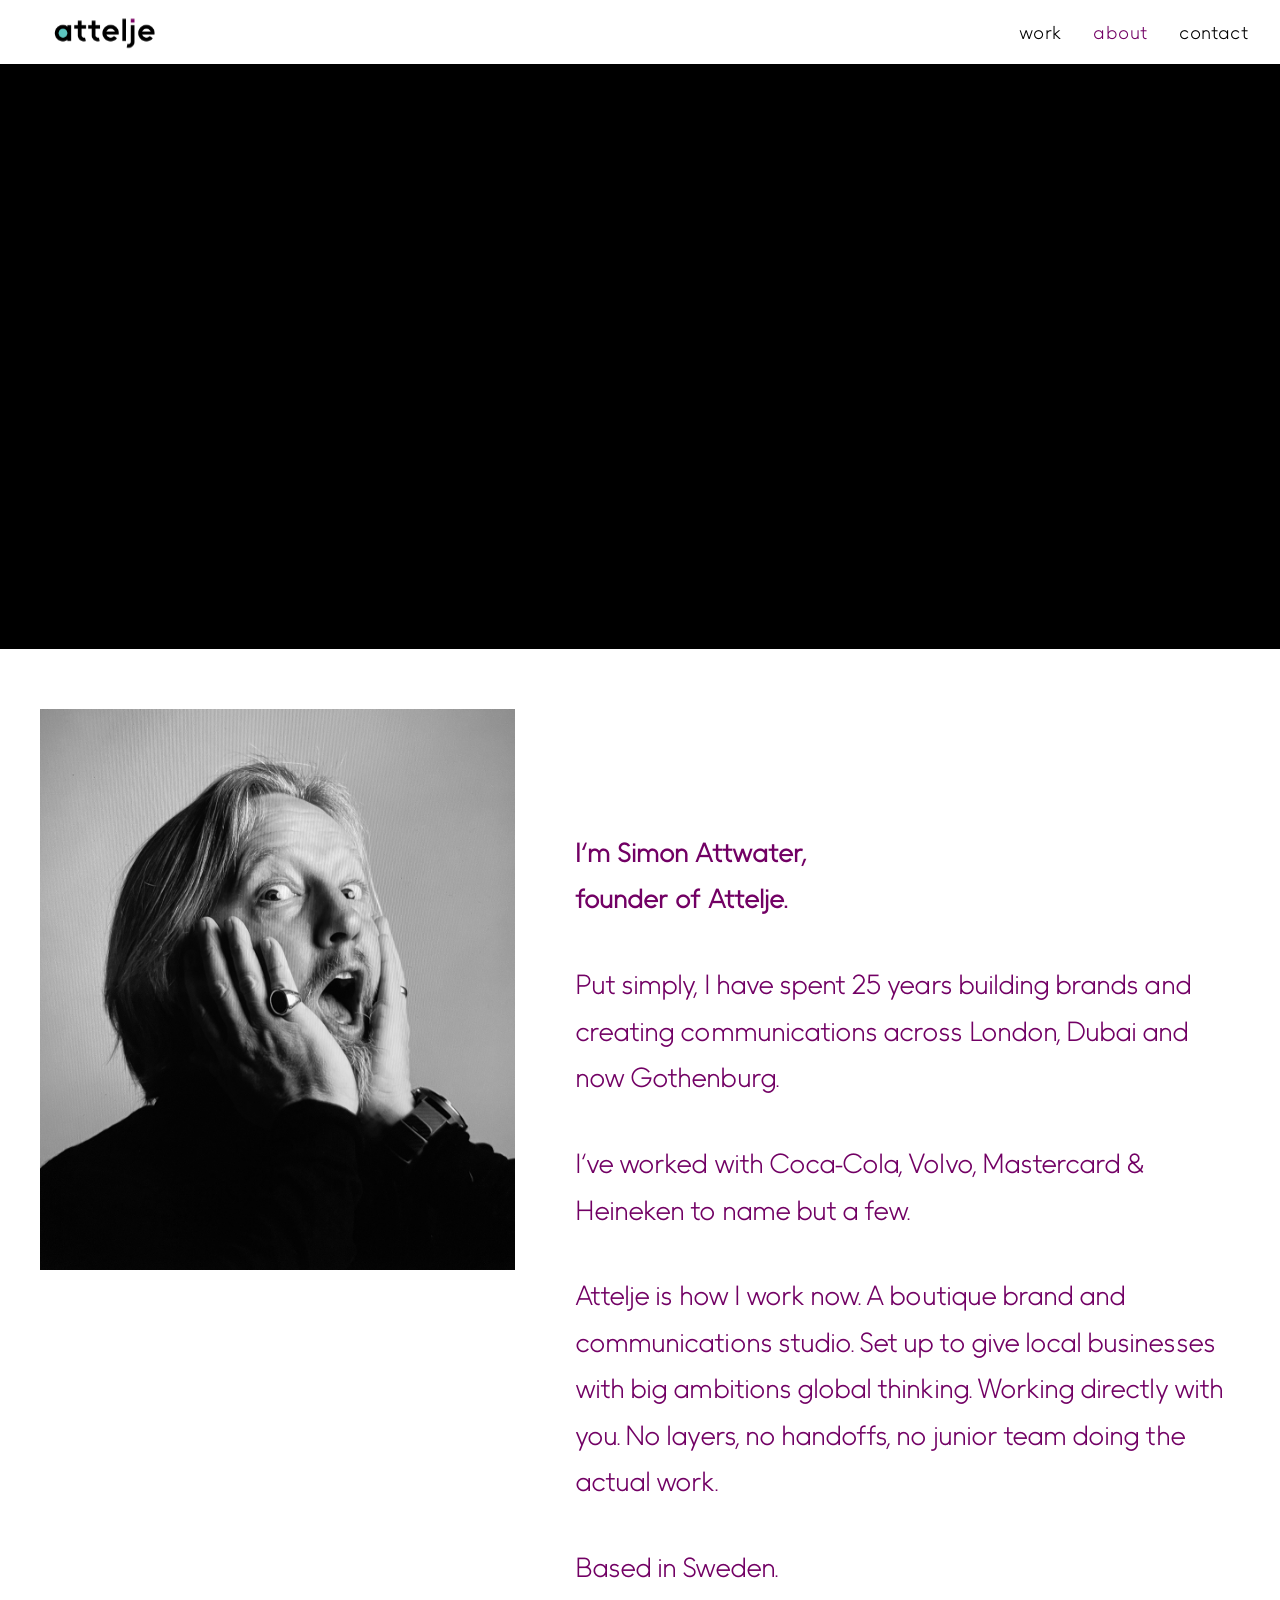
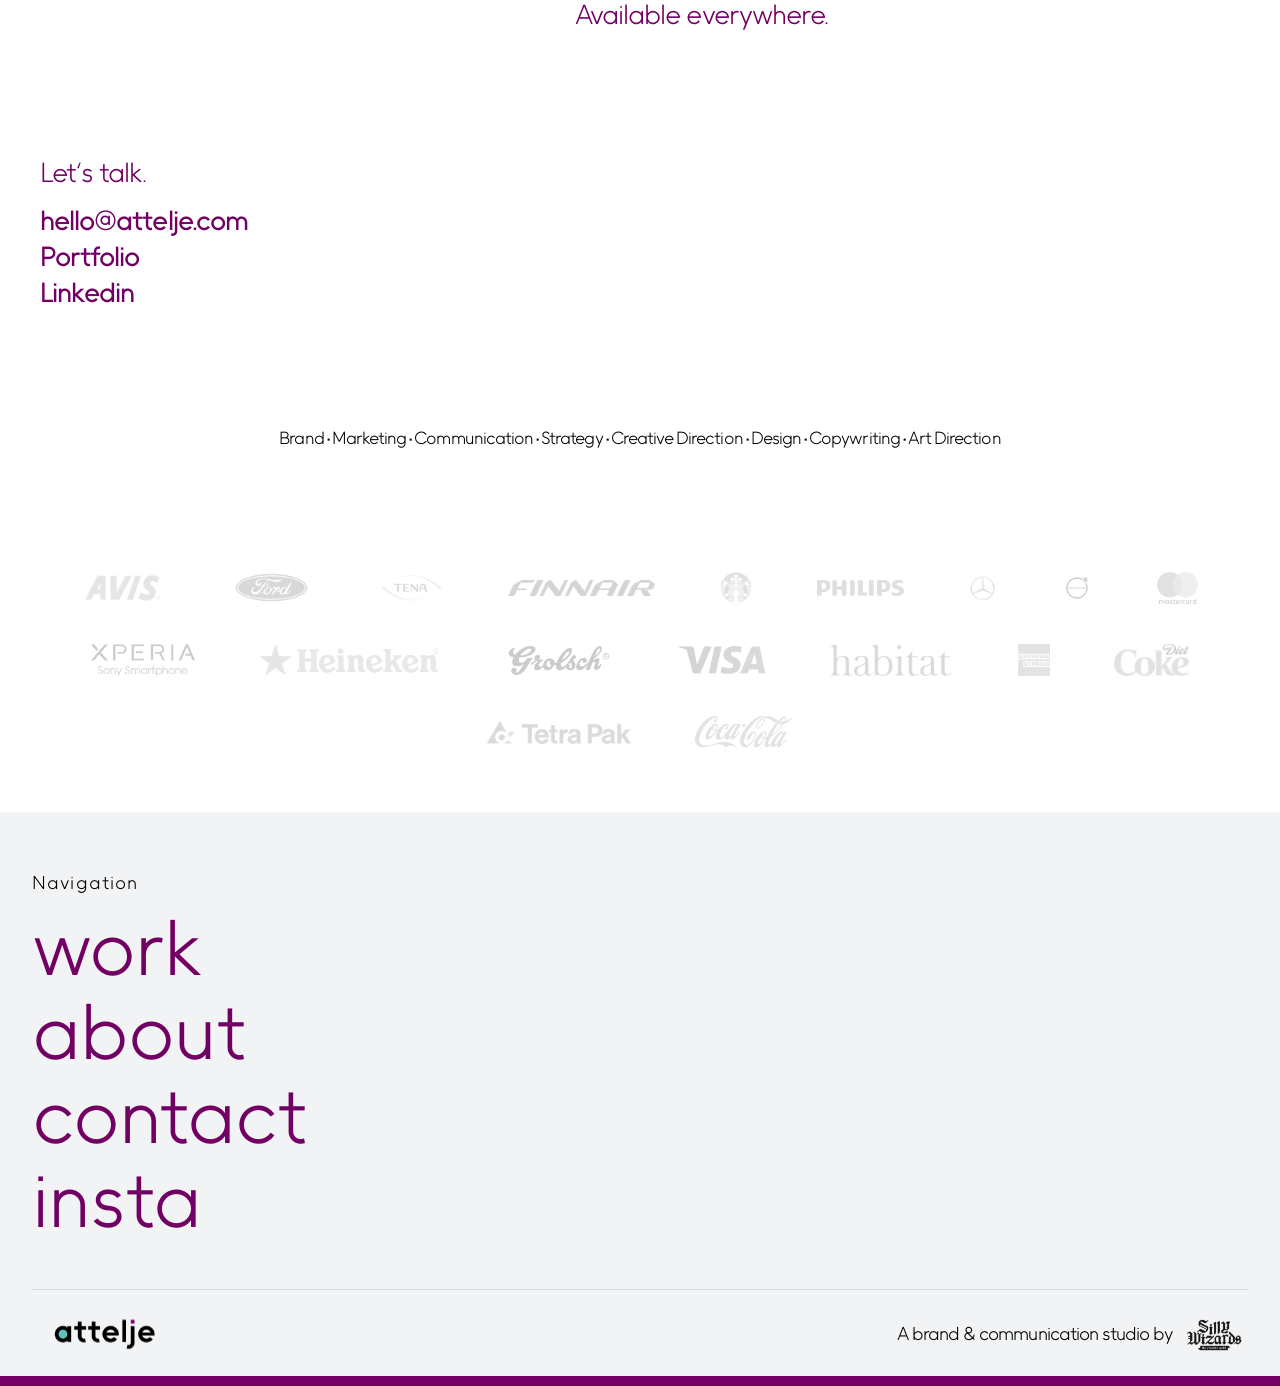
==== commit 3a08c897: "Repair character encoding on three pages; install AiOS v2.0 at profile build" ====
--- a/about.html
+++ b/about.html
@@ -3,14 +3,14 @@
 <head>
   <meta charset="UTF-8" />
   <meta name="viewport" content="width=device-width, initial-scale=1.0" />
-  <title>About ÃÂ¢ÃÂÃÂ Attelje</title>
+  <title>About — Attelje</title>
   <meta name="description" content="I'm Simon Attwater, founder of Attelje. 25 years building brands across London, Dubai and Gothenburg." />
   <link rel="stylesheet" href="css/style.css" />
   <link rel="icon" type="image/svg+xml" href="favicon.svg">
 
     <!-- Open Graph / Social sharing -->
     <meta property="og:type" content="website">
-    <meta property="og:title" content="Attelje Ã¢ÂÂ Brand &amp; Communication Studio">
+    <meta property="og:title" content="Attelje — Brand &amp; Communication Studio">
     <meta property="og:description" content="A brand and communication studio. Bringing global experience to Gothenburg.">
     <meta property="og:image" content="https://www.attelje.com/images/brand/og-image.png">
     <meta name="twitter:card" content="summary_large_image">
@@ -92,7 +92,7 @@
 
   <!-- SERVICES -->
   <div class="about__services">
-    <p>Brand ÃÂÃÂ· Marketing ÃÂÃÂ· Communication ÃÂÃÂ· Strategy ÃÂÃÂ· Creative Direction ÃÂÃÂ· Design ÃÂÃÂ· Copywriting ÃÂÃÂ· Art Direction</p>
+    <p>Brand · Marketing · Communication · Strategy · Creative Direction · Design · Copywriting · Art Direction</p>
   </div>
 
   <!-- LOGO GRID -->
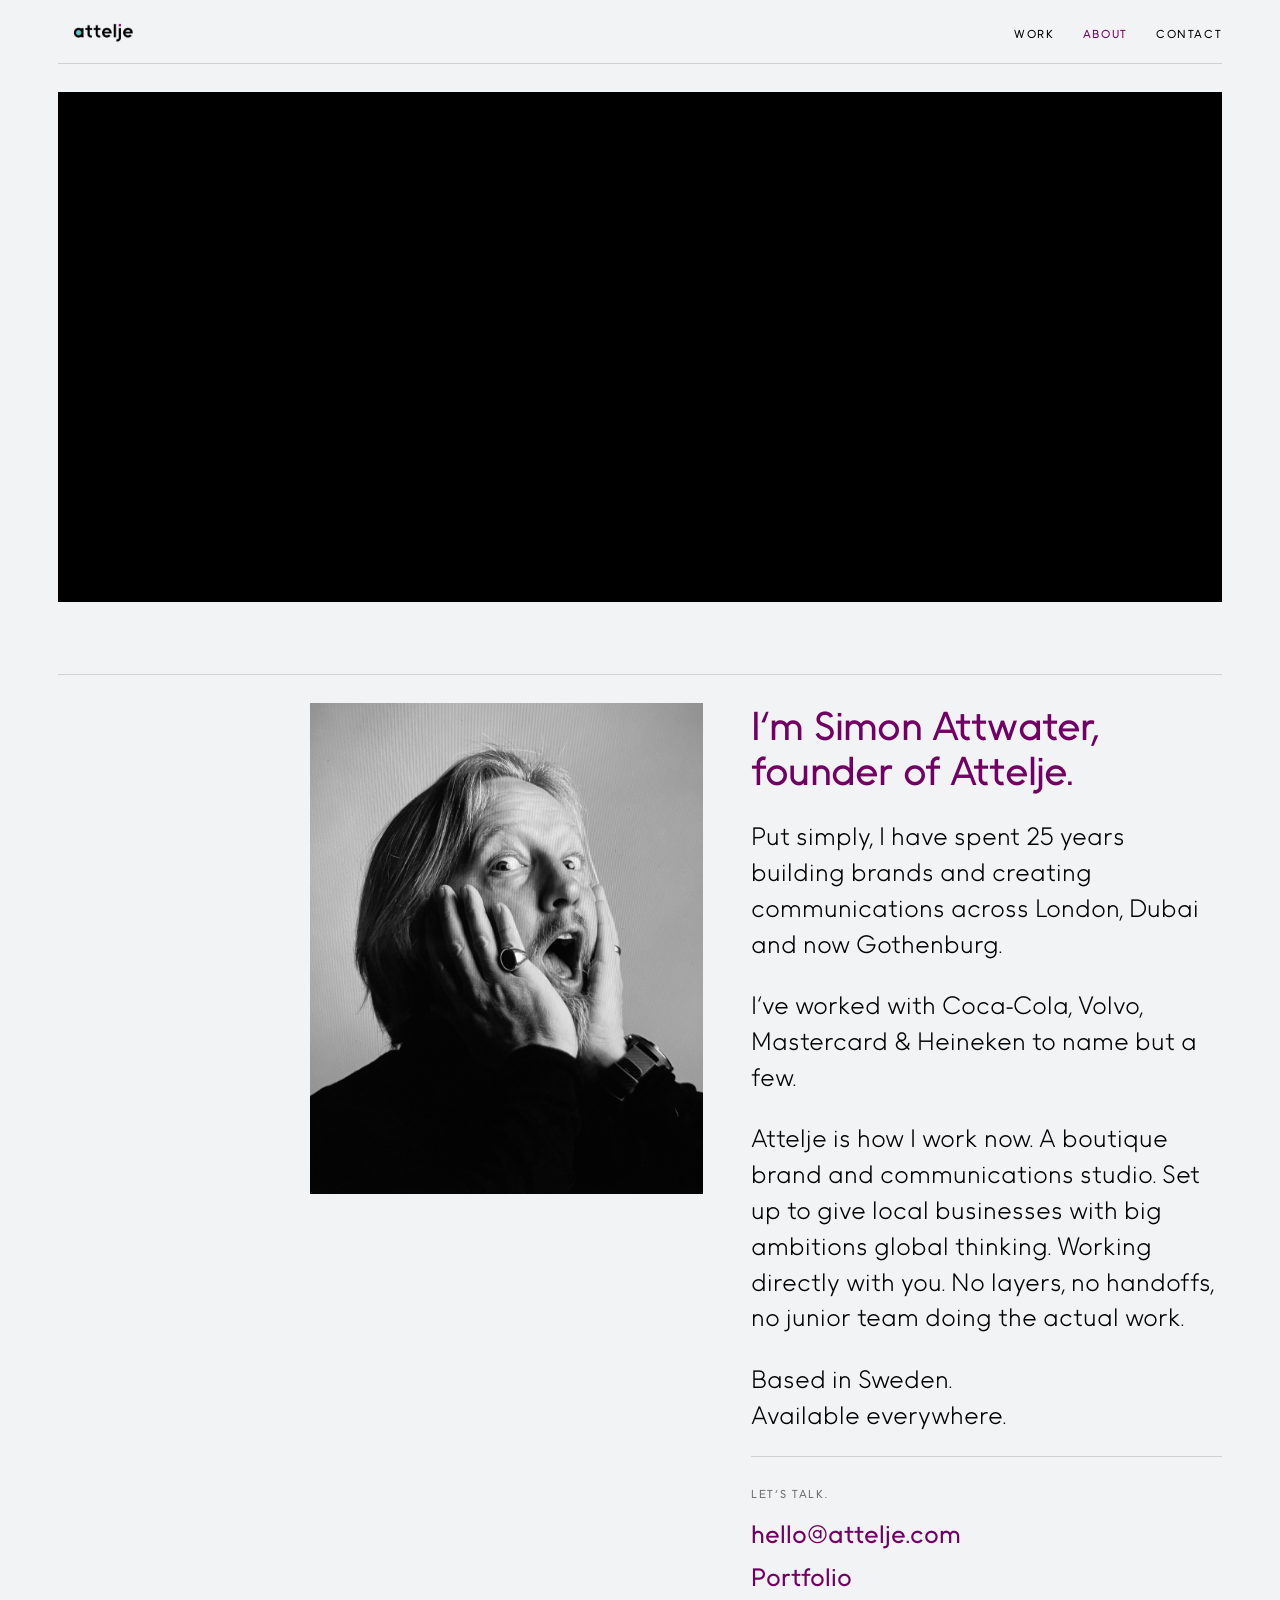
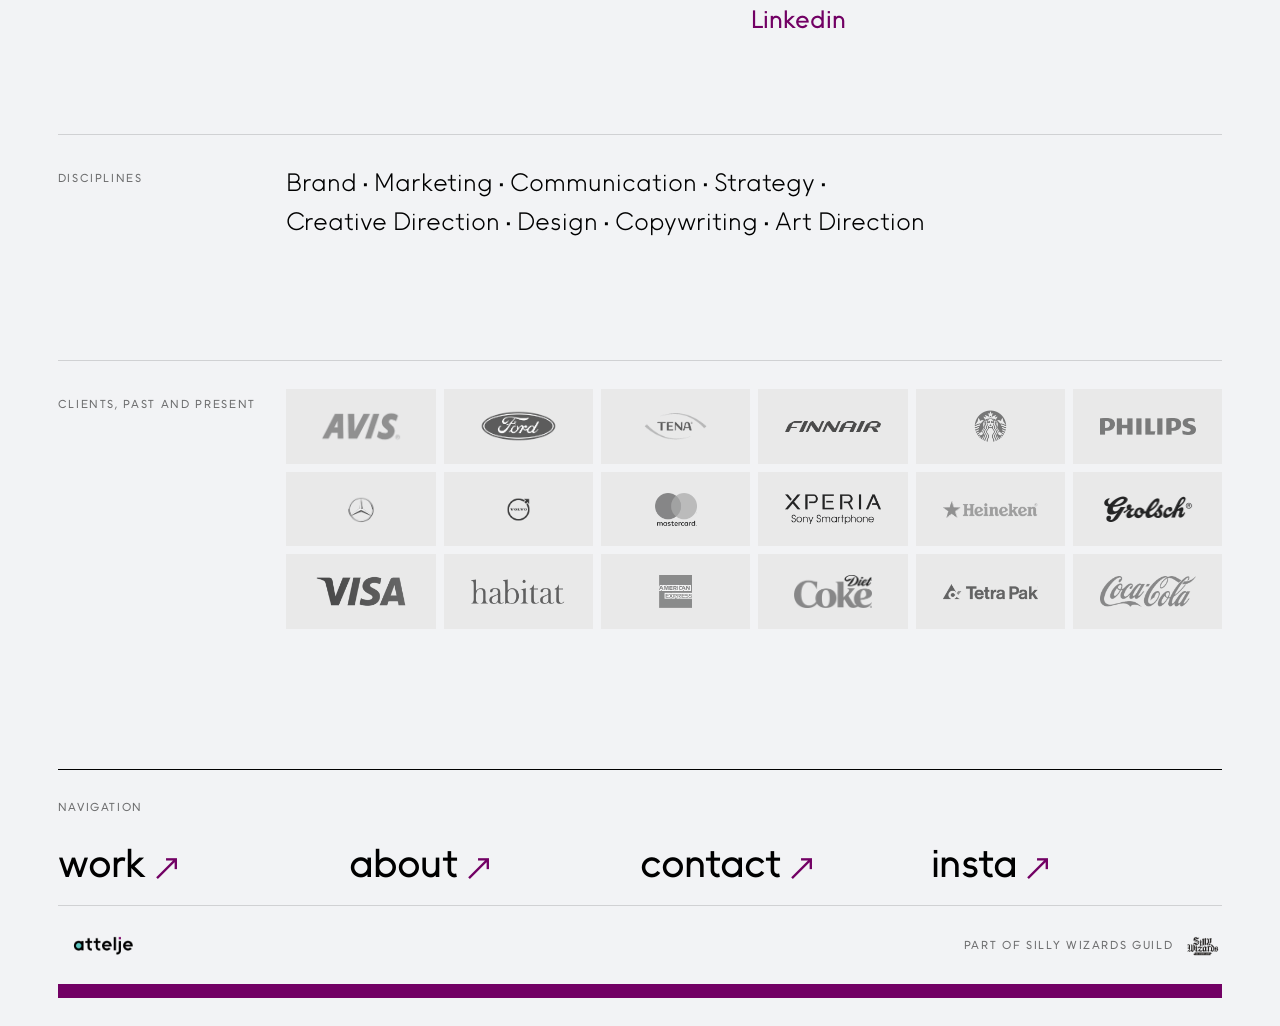
==== commit c712559e: "Attelje Updates" ====
--- a/about.html
+++ b/about.html
@@ -36,11 +36,12 @@
   <section class="hero">
     <video
       class="hero__image"
-      src="https://res.cloudinary.com/de5knrq1a/video/upload/v1781178671/Final_Long_copy_djq6qq.mov"
+      src="https://res.cloudinary.com/de5knrq1a/video/upload/vc_h264,w_1440,q_auto:eco/v1781178671/Final_Long_copy_djq6qq.mp4"
       autoplay
       muted
       loop
       playsinline
+      poster="https://res.cloudinary.com/de5knrq1a/video/upload/so_2,w_1600,q_auto,f_jpg/v1781178671/Final_Long_copy_djq6qq.jpg"
     ></video>
   </section>
 
@@ -91,11 +92,14 @@
   </section>
 
   <!-- SERVICES -->
-  <div class="about__services">
+  <div class="about__services row">
+    <p class="label">Disciplines</p>
     <p>Brand · Marketing · Communication · Strategy · Creative Direction · Design · Copywriting · Art Direction</p>
   </div>
 
   <!-- LOGO GRID -->
+  <section class="logos row">
+  <p class="label">Clients, past and present</p>
   <div class="logo-grid">
     <img src="images/marquee/avis.png" alt="Avis" />
     <img src="images/marquee/ford.png" alt="Ford" />
@@ -116,6 +120,7 @@
     <img src="images/marquee/tetra-pak.png" alt="Tetra Pak" />
     <img src="images/marquee/coca-cola.png" alt="Coca-Cola" />
   </div>
+  </section>
 
     <!-- FOOTER -->
   <footer class="footer">
@@ -131,7 +136,7 @@
         <img src="images/brand/logo-wordmark.svg" alt="Attelje" />
       </a>
       <div class="footer__credit">
-        <span>A brand &amp; communication studio by</span>
+        <span>Part of Silly Wizards Guild</span>
         <a href="https://www.sillywizardsguild.com/" target="_blank" rel="noopener"><img src="images/brand/silly-wizards-mark.svg" alt="Silly Wizards" /></a>
       </div>
     </div>
--- a/css/style.css
+++ b/css/style.css
@@ -52,6 +52,9 @@
 
 /* ------------------------------------------------------------
    DESIGN TOKENS
+   Attelje colours + II Vorkurs, set with the Silly Wizards Guild
+   editorial system: big display type, small tracked labels,
+   keylines, label-and-text rows, one loud colour.
    ------------------------------------------------------------ */
 :root {
   --pearl:   #F2F3F5;
@@ -59,908 +62,289 @@
   --mint:    #78C3BF;
   --black:   #000000;
   --white:   #FFFFFF;
+  --tile:    #E6E8EC;              /* a step down from pearl, for specimen tiles */
+  --line:    rgba(0, 0, 0, .14);   /* keyline */
+  --mute:    rgba(0, 0, 0, .55);   /* labels */
 
   --font:    'IIVorkurs', sans-serif;
 
+  --gutter:  clamp(20px, 4.5vw, 64px);
+  --label-col: clamp(140px, 16vw, 260px);
   --nav-height: 64px;
-
   --ease: cubic-bezier(0.25, 0.46, 0.45, 0.94);
-}
-
-/* ------------------------------------------------------------
-   RESET
-   ------------------------------------------------------------ */
-*, *::before, *::after {
-  box-sizing: border-box;
-  margin: 0;
-  padding: 0;
-}
-
-html {
-  font-size: 19px;
-  scroll-behavior: smooth;
-  -webkit-font-smoothing: antialiased;
-  -moz-osx-font-smoothing: grayscale;
-}
-
-body {
-  font-family: var(--font);
-  font-weight: 300;
-  letter-spacing: -0.05em;
-  color: var(--black);
-  background: var(--white);
-  overflow-x: hidden;
-}
-
-img, video {
-  display: block;
-  max-width: 100%;
-}
-
-a {
-  color: inherit;
-  text-decoration: none;
-}
-
-ul {
-  list-style: none;
-}
+
+  /* type scale */
+  --t-display: clamp(4rem, 12vw, 12rem);
+  --t-h1:      clamp(2.4rem, 5.4vw, 5rem);
+  --t-h2:      clamp(1.7rem, 3.2vw, 2.8rem);
+  --t-lead:    clamp(1.25rem, 2vw, 1.75rem);
+  --t-body:    1rem;
+  --t-label:   0.62rem;
+}
+
+*, *::before, *::after { box-sizing: border-box; margin: 0; padding: 0; }
+html { font-size: 19px; scroll-behavior: smooth; -webkit-font-smoothing: antialiased; }
+body { background: var(--pearl); color: var(--black); font-family: var(--font); font-weight: 300; line-height: 1.5; }
+img, video { display: block; max-width: 100%; }
+a { color: inherit; text-decoration: none; }
+ul { list-style: none; }
+
+/* shared: small tracked label */
+.label,
+.case-intro__deliverables li,
+.work-grid__category,
+.footer__nav-label,
+.about__links-label,
+.case-nav a {
+  font-size: var(--t-label);
+  font-weight: 500;
+  letter-spacing: .14em;
+  text-transform: uppercase;
+}
+.label { color: var(--mute); }
+
+/* shared: a section row — label on the left, content on the right, keyline above */
+.row {
+  display: grid;
+  grid-template-columns: var(--label-col) 1fr;
+  gap: 24px;
+  margin: 0 var(--gutter);
+  padding: 28px 0 0;
+  border-top: 1px solid var(--line);
+}
+.row > .label { padding-top: .5em; }
 
 /* ------------------------------------------------------------
    NAV
    ------------------------------------------------------------ */
 .nav {
-  position: fixed;
-  top: 0;
-  left: 0;
-  right: 0;
-  z-index: 100;
+  position: fixed; inset: 0 0 auto 0; z-index: 100;
   height: var(--nav-height);
-  display: flex;
-  align-items: center;
-  justify-content: space-between;
-  padding: 0 32px;
-  background: var(--white);
-  transition: background 0.3s var(--ease);
-}
-
-.nav__logo img {
-  height: 38px;
-  width: auto;
-  margin-left: -4px;
-}
-
-.nav__links {
-  display: flex;
-  align-items: center;
-  gap: 32px;
-}
-
+  display: flex; align-items: center; justify-content: space-between;
+  padding: 0 var(--gutter);
+  background: var(--pearl);
+}
+.nav::after { content: ''; position: absolute; left: var(--gutter); right: var(--gutter); bottom: 0; border-bottom: 1px solid var(--line); }
+.nav__logo img { height: 22px; width: auto; }
+.nav__links { display: flex; gap: 28px; }
 .nav__links a {
-  font-family: var(--font);
-  font-weight: 300;
-  font-size: 19px;
-  letter-spacing: 0.02em;
-  color: var(--black);
-  transition: color 0.2s var(--ease);
-}
-
-.nav__links a:hover,
-.nav__links a.active {
-  color: var(--plum);
-}
-
-/* Offset page content below fixed nav */
-.nav-spacer {
-  height: var(--nav-height);
-}
-
-/* ------------------------------------------------------------
-   HERO — Homepage
-   ------------------------------------------------------------ */
-.hero {
-  position: relative;
-  width: 100%;
-  height: 65vh;
-  min-height: 420px;
-  overflow: hidden;
-  background: var(--black);
-}
-
-.hero__image {
-  width: 100%;
-  height: 100%;
-  object-fit: cover;
-  object-position: center;
-}
-
-.hero__play {
-  position: absolute;
-  bottom: 40px;
-  left: 50%;
-  transform: translateX(-50%);
-  display: flex;
-  align-items: center;
-  gap: 12px;
-  font-family: var(--font);
-  font-weight: 300;
-  font-size: 14px;
-  letter-spacing: 0.08em;
-  color: var(--white);
-  cursor: pointer;
-  border: none;
-  background: none;
-  padding: 0;
-  transition: opacity 0.2s var(--ease);
-}
-
-.hero__play:hover {
-  opacity: 0.7;
-}
-
-.hero__play-icon {
-  width: 36px;
-  height: 36px;
-  border: 1px solid var(--white);
-  border-radius: 50%;
-  display: flex;
-  align-items: center;
-  justify-content: center;
-}
-
-.hero__play-icon svg {
-  width: 12px;
-  height: 12px;
-  fill: var(--white);
-  margin-left: 2px;
-}
-
-/* ------------------------------------------------------------
-   TAGLINE — Homepage
-   ------------------------------------------------------------ */
-.tagline {
-  padding: 60px 32px;
-  text-align: right;
-  background: var(--white);
-}
-
-.tagline p {
-  font-family: var(--font);
-  font-weight: 300;
-  font-style: normal;
-  font-size: clamp(22px, 4vw, 50px);
-  line-height: 1.25;
-  letter-spacing: -0.05em;
-  color: var(--plum);
-  max-width: none;
-  margin: 0;
-}
-
-.tagline__medium {
-  font-weight: 500;
-}
-
-.tagline__light {
-  font-weight: 300;
-}
-
-/* ------------------------------------------------------------
-   WORK GRID — Homepage
-   ------------------------------------------------------------ */
+  font-size: var(--t-label); font-weight: 500; letter-spacing: .14em; text-transform: uppercase;
+  color: var(--black); transition: color .2s var(--ease);
+}
+.nav__links a:hover, .nav__links a.active { color: var(--plum); }
+.nav-spacer { height: var(--nav-height); }
+
+/* ------------------------------------------------------------
+   HERO — homepage + about (video, held inside the gutter)
+   ------------------------------------------------------------ */
+.hero { margin: 28px var(--gutter) 0; background: var(--black); overflow: hidden; }
+.hero__image { width: 100%; aspect-ratio: 16 / 7; object-fit: cover; }
+
+/* ------------------------------------------------------------
+   TAGLINE — the studio statement, set big and left
+   ------------------------------------------------------------ */
+.tagline { margin-top: 72px; }
+.tagline p:not(.label) {
+  font-size: var(--t-h1); font-weight: 500; line-height: 1.04; letter-spacing: -.025em;
+  max-width: 18ch; text-wrap: balance;
+}
+.tagline__medium { color: var(--black); }
+.tagline__light  { color: var(--plum); font-weight: 300; }
+
+/* ------------------------------------------------------------
+   WORK GRID — specimen tiles, caption underneath
+   ------------------------------------------------------------ */
+#work { margin-top: 96px; scroll-margin-top: calc(var(--nav-height) + 24px); }
 .work-grid {
-  display: grid;
-  grid-template-columns: repeat(3, 1fr);
-  gap: 0;
-  background: var(--white);
-}
-
-.work-grid__item {
-  position: relative;
-  aspect-ratio: 4 / 3;
-  background: var(--white);
-  overflow: hidden;
-  display: flex;
-  align-items: center;
-  justify-content: center;
-  padding: 8%;
-}
-
+  display: grid; grid-template-columns: repeat(3, 1fr); gap: 20px;
+}
+.work-grid__item { display: block; }
 .work-grid__item img {
-  width: 100%;
-  height: 100%;
-  object-fit: contain;
-  transition: transform 0.5s var(--ease);
-}
-
+  width: 100%; aspect-ratio: 4 / 3; object-fit: cover;
+  background: var(--tile);
+  outline: 0 solid var(--plum); outline-offset: -4px;
+  transition: outline-width .2s var(--ease);
+}
+.work-grid__item:hover img { outline-width: 4px; }
+.work-grid__item:hover .work-grid__name { color: var(--plum); }
 .work-grid__overlay {
-  position: absolute;
-  inset: 0;
-  background: rgba(0, 0, 0, 0.75);
-  display: flex;
-  flex-direction: column;
-  align-items: center;
-  justify-content: center;
-  opacity: 0;
-  transition: opacity 0.35s var(--ease);
-  padding: 24px;
-  text-align: center;
-}
-
-.work-grid__item:hover .work-grid__overlay {
-  opacity: 1;
-}
-
-.work-grid__item:hover img {
-  transform: scale(1.03);
-}
-
-.work-grid__name {
-  font-family: var(--font);
-  font-weight: 500;
-  font-size: clamp(16px, 2vw, 22px);
-  color: var(--white);
-  margin-bottom: 8px;
-}
-
-.work-grid__category {
-  font-family: var(--font);
-  font-weight: 300;
-  font-size: 13px;
-  color: rgba(255, 255, 255, 0.7);
-  letter-spacing: 0.04em;
-}
-
-/* ------------------------------------------------------------
-   MANIFESTO — Homepage
+  display: flex; justify-content: space-between; align-items: baseline; gap: 12px;
+  padding: 12px 0 0; border-top: 1px solid var(--black); margin-top: 0;
+}
+.work-grid__name { font-size: 1.05rem; font-weight: 500; letter-spacing: -.01em; }
+.work-grid__category { color: var(--mute); text-align: right; }
+
+/* ------------------------------------------------------------
+   MANIFESTO — the one loud panel: plum, pearl type
    ------------------------------------------------------------ */
 .manifesto {
-  padding: 100px 32px;
-  text-align: center;
-  background: var(--white);
-}
-
+  margin: 120px var(--gutter) 0;
+  background: var(--plum); color: var(--pearl);
+  display: grid; grid-template-columns: var(--label-col) 1fr; gap: 24px;
+  padding: clamp(40px, 6vw, 88px) clamp(24px, 4vw, 56px);
+}
+.manifesto .label { color: rgba(242,243,245,.7); padding-top: .6em; }
 .manifesto__headline {
-  font-family: var(--font);
-  font-weight: 500;
-  font-size: clamp(22px, 4vw, 50px);
-  line-height: 1.4;
-  letter-spacing: -0.05em;
-  color: var(--plum);
-  max-width: 900px;
-  margin: 0 auto;
-}
-
+  font-size: var(--t-h1); font-weight: 500; line-height: 1.04; letter-spacing: -.025em; text-wrap: balance;
+}
 .manifesto__body {
-  font-family: var(--font);
-  font-weight: 300;
-  font-size: clamp(22px, 4vw, 50px);
-  line-height: 1.4;
-  letter-spacing: -0.05em;
-  color: var(--plum);
-  max-width: 900px;
-  margin: 0 auto;
-}
-
-/* ------------------------------------------------------------
-   STUDIO SECTION — Homepage + Contact
-   ------------------------------------------------------------ */
-.studio {
-  width: 100%;
-}
-
-.studio__image {
-  width: 100%;
-  height: auto;
-  display: block;
-  filter: grayscale(100%);
-}
-
-.studio__caption {
-  padding: 20px 32px 100px;
-  font-family: var(--font);
-  font-weight: 300;
-  font-size: clamp(16px, 2.2vw, 30px);
-  line-height: 1.5;
-  color: var(--plum);
-}
-
-/* ------------------------------------------------------------
-   FOOTER
-   ------------------------------------------------------------ */
-.footer {
-  background: var(--pearl);
-  padding: 60px 32px 0;
-}
-
-.footer__nav-label {
-  font-family: var(--font);
-  font-weight: 300;
-  font-size: 19px;
-  letter-spacing: 0.06em;
-  color: var(--black);
-  margin-bottom: 12px;
-  text-transform: none;
-}
-
-.footer__nav {
-  display: flex;
-  flex-direction: column;
-  gap: 0;
-  margin-bottom: 48px;
-}
-
+  grid-column: 2; margin-top: 32px; font-size: var(--t-lead); line-height: 1.4; max-width: 30ch;
+}
+
+/* ------------------------------------------------------------
+   STUDIO — image + caption row (homepage, contact)
+   ------------------------------------------------------------ */
+.studio { margin-top: 120px; }
+.studio__image { margin: 0 var(--gutter); width: calc(100% - 2 * var(--gutter)); aspect-ratio: 16 / 7; object-fit: cover; }
+.studio__caption { font-size: var(--t-lead); line-height: 1.4; max-width: 36ch; }
+.studio__caption a { border-bottom: 1px solid currentColor; }
+.studio .row { margin-top: 20px; }
+
+/* ------------------------------------------------------------
+   LOGO GRID — specimen tiles
+   ------------------------------------------------------------ */
+.logos { margin-top: 120px; }
+.logo-grid {
+  display: grid; grid-template-columns: repeat(6, 1fr); gap: 8px;
+}
+.logo-grid img {
+  width: 100%; aspect-ratio: 2 / 1; object-fit: contain;
+  background: var(--tile); padding: 14% 18%;
+  filter: grayscale(1); opacity: .85;
+}
+
+/* ------------------------------------------------------------
+   FOOTER — keyline grid, then the plum strip
+   ------------------------------------------------------------ */
+.footer { margin: 140px var(--gutter) 0; padding-bottom: 28px; }
+.footer__nav-label { color: var(--mute); padding: 28px 0 16px; border-top: 1px solid var(--black); }
+.footer__nav { display: grid; grid-template-columns: repeat(4, 1fr); }
 .footer__nav a {
-  font-family: var(--font);
-  font-weight: 300;
-  font-size: clamp(48px, 7vw, 80px);
-  line-height: 1.05;
-  color: var(--plum);
-  transition: opacity 0.2s var(--ease);
-}
-
-.footer__nav a:hover {
-  opacity: 0.7;
-}
-
-.footer__bottom {
-  display: flex;
-  align-items: center;
-  justify-content: space-between;
-  padding: 24px 0;
-  border-top: 1px solid rgba(0, 0, 0, 0.1);
-}
-
-.footer__wordmark img {
-  height: 38px;
-  width: auto;
-  margin-left: -4px;
-}
-
-.footer__credit {
-  display: flex;
-  align-items: center;
-  gap: 8px;
-  font-family: var(--font);
-  font-weight: 300;
-  font-size: 19px;
-  color: var(--black);
-}
-
-.footer__credit img {
-  height: 38px;
-  width: auto;
-}
-
-.footer__bar {
-  height: 10px;
-  background: var(--plum);
-  margin: 0 -32px;
-}
-
-/* ------------------------------------------------------------
-   ABOUT PAGE
-   ------------------------------------------------------------ */
-.about {
-  padding: 60px 32px 80px;
-}
-
+  font-size: var(--t-h2); font-weight: 500; letter-spacing: -.02em; line-height: 1.1;
+  padding: 8px 0 20px; border-bottom: 1px solid var(--line); transition: color .2s var(--ease);
+}
+.footer__nav a::after { content: ' ↗'; color: var(--plum); font-weight: 300; }
+.footer__nav a:hover { color: var(--plum); }
+.footer__bottom { display: flex; justify-content: space-between; align-items: center; padding: 28px 0; }
+.footer__wordmark img { height: 22px; width: auto; }
+.footer__credit { display: flex; align-items: center; gap: 10px; font-size: var(--t-label); font-weight: 500; letter-spacing: .14em; text-transform: uppercase; color: var(--mute); }
+.footer__credit img { height: 22px; width: auto; }
+.footer__bar { height: 14px; background: var(--plum); }
+
+/* ------------------------------------------------------------
+   ABOUT
+   ------------------------------------------------------------ */
+.about { margin-top: 72px; }
 .about__inner {
-  display: grid;
-  grid-template-columns: 1fr 1.4fr;
-  gap: 60px;
-  max-width: 1200px;
-  margin: 0 auto;
-}
-
-.about__portrait {
-  width: 100%;
-  height: auto;
-  display: block;
-  filter: grayscale(100%);
-}
-
-.about__links {
-  margin-top: 20px;
-  display: flex;
-  flex-direction: column;
-  gap: 4px;
-}
-
-.about__links a {
-  font-family: var(--font);
-  font-weight: 500;
-  font-size: clamp(18px, 2.2vw, 30px);
-  color: var(--plum);
-  transition: opacity 0.2s;
-}
-
-.about__links a:hover {
-  opacity: 0.7;
-}
-
-.about__links-label {
-  font-family: var(--font);
-  font-weight: 300;
-  font-size: clamp(18px, 2.2vw, 30px);
-  color: var(--plum);
-  margin: 0 0 12px 0;
-}
-
-.about__copy {
-  padding-top: 120px;
-}
-
-.about__copy p.about__intro {
-  font-weight: 500;
-}
-
-.about__copy p {
-  font-family: var(--font);
-  font-weight: 300;
-  font-size: clamp(18px, 2.2vw, 30px);
-  line-height: 1.65;
-  color: var(--plum);
-  margin-bottom: 1.4em;
-}
-
-.about__copy a {
-  color: var(--plum);
-  font-weight: 500;
-}
-
-.about__copy a:hover {
-  text-decoration: underline;
-}
-
-.about__services {
-  padding: 40px 32px 60px;
-  text-align: center;
-  max-width: 1200px;
-  margin: 0 auto;
-}
-
-.about__services p {
-  font-family: var(--font);
-  font-weight: 300;
-  font-size: clamp(13px, 1.4vw, 18px);
-  color: var(--black);
-}
-
-/* ------------------------------------------------------------
-   LOGO GRID — About page
-   ------------------------------------------------------------ */
-.logo-grid {
-  display: flex;
-  flex-wrap: wrap;
-  justify-content: center;
-  align-items: center;
-  gap: 40px 64px;
-  padding: 64px 32px;
-  background: var(--white);
-}
-
-.logo-grid img {
-  height: 32px;
-  width: auto;
-  filter: grayscale(100%);
-  opacity: 0.2;
-  animation: twinkle 4s ease-in-out infinite;
-}
-
-.logo-grid img[alt="Finnair"],
-.logo-grid img[alt="Philips"] {
-  height: 16px;
-}
-
-@keyframes twinkle {
-  0%, 100% { opacity: 0.2; }
-  50%       { opacity: 1; }
-}
-
-/* ------------------------------------------------------------
-   CONTACT PAGE
-   ------------------------------------------------------------ */
-.contact {
-  padding: 60px 32px 0;
-}
-
-.contact__inner {
-  display: grid;
-  grid-template-columns: 1fr 1fr;
-  gap: 40px;
-  align-items: start;
-  max-width: 1200px;
-  margin: 0 auto 64px;
-}
-
-.contact__heading {
-  font-family: var(--font);
-  font-weight: 300;
-  font-size: clamp(52px, 8vw, 96px);
-  line-height: 1;
-  letter-spacing: -0.05em;
-  color: var(--plum);
-}
-
+  margin: 0 var(--gutter);
+  display: grid; grid-template-columns: var(--label-col) minmax(0, 5fr) minmax(0, 6fr); gap: 24px 48px;
+  border-top: 1px solid var(--line); padding-top: 28px;
+}
+.about__left { grid-column: 2; }
+.about__portrait { width: 100%; aspect-ratio: 4 / 5; object-fit: cover; filter: grayscale(1); }
+.about__copy { grid-column: 3; font-size: var(--t-lead); line-height: 1.4; }
+.about__copy p + p { margin-top: 1em; }
+.about__intro { font-size: var(--t-h2); font-weight: 500; line-height: 1.1; letter-spacing: -.02em; color: var(--plum); }
+.about__inner > .label { grid-column: 1; grid-row: 1; padding-top: .5em; }
+.about__links { grid-column: 3; display: flex; flex-direction: column; gap: 4px; padding-top: 28px; border-top: 1px solid var(--line); }
+.about__links-label { color: var(--mute); margin-bottom: 8px; }
+.about__links a { font-size: var(--t-lead); font-weight: 500; color: var(--plum); }
+.about__links a:hover { color: var(--black); }
+.about__services { margin-top: 96px; }
+.about__services p:not(.label) { font-size: var(--t-lead); line-height: 1.5; max-width: 40ch; }
+
+/* ------------------------------------------------------------
+   CONTACT
+   ------------------------------------------------------------ */
+.contact { margin: 72px var(--gutter) 0; }
+.contact__inner { border-top: 1px solid var(--line); padding-top: 28px; }
+.contact__heading { font-size: var(--t-display); font-weight: 500; line-height: .92; letter-spacing: -.035em; }
+.contact__heading::after { content: ' ↘'; color: var(--plum); font-weight: 300; }
 .contact__body {
-  padding-top: 160px;
-}
-
-.contact__body p {
-  font-family: var(--font);
-  font-weight: 300;
-  font-size: clamp(18px, 2.2vw, 30px);
-  line-height: 1.6;
-  letter-spacing: -0.05em;
-  color: var(--black);
-  margin-bottom: 24px;
-}
-
-.contact__email {
-  font-family: var(--font);
-  font-weight: 500;
-  font-size: clamp(16px, 1.8vw, 20px);
-  color: var(--plum);
-  transition: opacity 0.2s;
-}
-
-.contact__email:hover {
-  opacity: 0.7;
-}
-
-/* ------------------------------------------------------------
-   CASE PAGE — Hero
-   ------------------------------------------------------------ */
-.case-hero {
-  width: 100%;
-  position: relative;
-  background: var(--black);
-  overflow: hidden;
-}
-
-.case-hero video,
-.case-hero img {
-  width: 100%;
-  height: 65vh;
-  min-height: 380px;
-  object-fit: cover;
-  display: block;
-}
-
-/* ------------------------------------------------------------
-   CASE PAGE — Intro
-   ------------------------------------------------------------ */
+  display: grid; grid-template-columns: var(--label-col) 1fr; gap: 24px;
+  margin-top: 64px; padding-top: 28px; border-top: 1px solid var(--line);
+}
+.contact__body p:not(.label) { grid-column: 2; font-size: var(--t-lead); line-height: 1.4; max-width: 36ch; }
+.contact__email { grid-column: 2; font-size: var(--t-h1); font-weight: 500; letter-spacing: -.02em; color: var(--plum); margin-top: 16px; }
+.contact__email:hover { color: var(--black); }
+
+/* ------------------------------------------------------------
+   CASE PAGE
+   ------------------------------------------------------------ */
+.case-hero { margin: 28px var(--gutter) 0; }
+.case-hero img { width: 100%; }
 .case-intro {
-  display: grid;
-  grid-template-columns: 1fr 2fr;
-  gap: 40px;
-  padding: 60px 32px;
-  max-width: 1200px;
-  margin: 0 auto;
-}
-
-.case-intro__meta {}
-
+  margin: 56px var(--gutter) 0;
+  display: grid; grid-template-columns: minmax(0, 5fr) minmax(0, 7fr); gap: 24px 48px;
+}
 .case-intro__title {
-  font-family: var(--font);
-  font-weight: 500;
-  font-size: clamp(18px, 2vw, 24px);
-  color: var(--black);
-  margin-bottom: 16px;
-}
-
-.case-intro__deliverables {
-  display: flex;
-  flex-direction: column;
-  gap: 4px;
-}
-
-.case-intro__deliverables li {
-  font-family: var(--font);
-  font-weight: 300;
-  font-size: 13px;
-  color: var(--black);
-  line-height: 1.6;
-}
-
-.case-intro__description {
-  font-family: var(--font);
-  font-weight: 300;
-  font-size: clamp(15px, 1.7vw, 18px);
-  line-height: 1.75;
-  color: var(--black);
-}
-
-/* ------------------------------------------------------------
-   CASE PAGE — Content sections
-   ------------------------------------------------------------ */
-.case-content {
-  width: 100%;
-  display: flex;
-  flex-direction: column;
-  gap: 32px;
-  padding-bottom: 32px;
-}
-
-.case-section {
-  width: 100%;
-}
-
-/* Full-width image */
-.case-section--full img,
-.case-section--full video {
-  width: 100%;
-  height: auto;
-  display: block;
-}
-
-/* Two-column -> stacked */
-.case-section--two-col {
-  display: flex;
-  flex-direction: column;
-  gap: 32px;
-}
-
-.case-section--two-col img,
-.case-section--two-col video {
-  width: 100%;
-  height: auto;
-  display: block;
-}
-
-/* Three-column -> stacked */
-.case-section--three-col {
-  display: flex;
-  flex-direction: column;
-  gap: 32px;
-}
-
-.case-section--three-col img {
-  width: 100%;
-  height: auto;
-  display: block;
-}
-
-/* Four-column -> stacked */
-.case-section--four-col {
-  display: flex;
-  flex-direction: column;
-  gap: 32px;
-}
-
-.case-section--four-col img {
-  width: 100%;
-  height: auto;
-  display: block;
-}
-
-/* Grid override — restores side-by-side layout for specific sections */
-.case-section--two-col.case-section--grid {
-  display: grid;
-  grid-template-columns: 1fr 1fr;
-  gap: 16px;
-}
-
-.case-section--three-col.case-section--grid {
-  display: grid;
-  grid-template-columns: repeat(3, 1fr);
-  gap: 16px;
-}
-
-.case-section--four-col.case-section--grid {
-  display: grid;
-  grid-template-columns: repeat(4, 1fr);
-  gap: 16px;
-}
-
-/* Padded content section */
-.case-section--padded {
-  padding: 0 32px;
-  max-width: 1200px;
-  margin: 0 auto;
-}
-
-/* Case video (looping, no controls) */
-.case-video {
-  width: 100%;
-  display: block;
-}
-
-/* ------------------------------------------------------------
-   CASE PAGE — Prev / Next
-   ------------------------------------------------------------ */
+  grid-column: 1 / -1;
+  font-size: var(--t-display); font-weight: 500; line-height: .92; letter-spacing: -.035em;
+  padding-bottom: 32px; border-bottom: 1px solid var(--black);
+}
+.case-intro__meta { display: contents; }
+.case-intro__deliverables { grid-column: 1; }
+.case-intro__deliverables::before,
+.case-intro__description::before {
+  display: block; margin-bottom: 14px;
+  font-size: var(--t-label); font-weight: 500; letter-spacing: .14em; text-transform: uppercase; color: var(--mute);
+}
+.case-intro__deliverables::before { content: 'Scope'; }
+.case-intro__description::before { content: 'The brief'; }
+.case-intro__deliverables li { font-size: .9rem; letter-spacing: .08em; padding: 10px 0; border-top: 1px solid var(--line); }
+.case-intro__description { grid-column: 2; font-size: var(--t-lead); line-height: 1.4; max-width: 34ch; }
+
+.case-content { margin: 72px var(--gutter) 0; display: grid; gap: 20px; }
+.case-section { display: grid; gap: 20px; }
+.case-section img, .case-section video { width: 100%; height: 100%; object-fit: cover; }
+.case-section--two-col   { grid-template-columns: repeat(2, 1fr); }
+.case-section--three-col { grid-template-columns: repeat(3, 1fr); }
+.case-section--four-col  { grid-template-columns: repeat(4, 1fr); }
+
 .case-nav {
-  display: flex;
-  justify-content: space-between;
-  padding: 48px 32px;
-  border-top: 1px solid rgba(0,0,0,0.1);
-  margin-top: 40px;
-}
-
-.case-nav a {
-  font-family: var(--font);
-  font-weight: 300;
-  font-size: 14px;
-  color: var(--black);
-  transition: color 0.2s var(--ease);
-}
-
-.case-nav a:hover {
-  color: var(--plum);
-}
-
-/* ------------------------------------------------------------
-   SHOWREEL MODAL
-   ------------------------------------------------------------ */
-.modal {
-  display: none;
-  position: fixed;
-  inset: 0;
-  z-index: 200;
-  background: rgba(0, 0, 0, 0.92);
-  align-items: center;
-  justify-content: center;
-}
-
-.modal.is-open {
-  display: flex;
-}
-
-.modal__inner {
-  position: relative;
-  width: 90vw;
-  max-width: 1100px;
-  aspect-ratio: 16 / 9;
-}
-
-.modal__inner video {
-  width: 100%;
-  height: 100%;
-  object-fit: contain;
-}
-
-.modal__close {
-  position: absolute;
-  top: -44px;
-  right: 0;
-  font-family: var(--font);
-  font-weight: 300;
-  font-size: 13px;
-  letter-spacing: 0.08em;
-  color: var(--white);
-  background: none;
-  border: none;
-  cursor: pointer;
-  transition: opacity 0.2s;
-}
-
-.modal__close:hover {
-  opacity: 0.6;
-}
+  margin: 96px var(--gutter) 0;
+  display: grid; grid-template-columns: 1fr 1fr;
+  border-top: 1px solid var(--black);
+}
+.case-nav a { padding: 20px 0; color: var(--black); transition: color .2s var(--ease); }
+.case-nav a:last-child { text-align: right; }
+.case-nav a:hover { color: var(--plum); }
+
+/* ------------------------------------------------------------
+   SHOWREEL MODAL (kept, in case the trigger returns)
+   ------------------------------------------------------------ */
+.modal { position: fixed; inset: 0; z-index: 200; background: rgba(0,0,0,.92); display: none; align-items: center; justify-content: center; }
+.modal.is-open { display: flex; }
+.modal__inner { width: min(90vw, 1400px); }
+.modal__inner video { width: 100%; }
+.modal__close { display: block; margin: 0 0 12px auto; background: none; border: 0; color: var(--pearl); font-family: var(--font); font-size: var(--t-label); font-weight: 500; letter-spacing: .14em; text-transform: uppercase; cursor: pointer; }
 
 /* ------------------------------------------------------------
    RESPONSIVE
    ------------------------------------------------------------ */
 @media (max-width: 900px) {
-  .nav {
-    padding: 0 20px;
-  }
-
-  .nav__links {
-    gap: 20px;
-  }
-
-  .work-grid {
-    grid-template-columns: repeat(2, 1fr);
-  }
-
-  .about__inner {
-    grid-template-columns: 1fr;
-    gap: 32px;
-  }
-
-  .about__portrait {
-    max-width: 240px;
-  }
-
-  .about__copy {
-    padding-top: 0;
-  }
-
-  .contact__inner {
-    grid-template-columns: 1fr;
-  }
-
-  .contact__body {
-    padding-top: 0;
-  }
-
-  .case-intro {
-    grid-template-columns: 1fr;
-    gap: 24px;
-    padding: 40px 20px;
-  }
-
-  .case-hero img,
-  .case-hero video {
-    height: auto;
-    min-height: unset;
-  }
-
-  /* case sections already stacked */
-
-  .case-nav {
-    padding: 32px 20px;
-  }
-
-  .footer {
-    padding: 48px 20px 0;
-  }
-
-  .footer__bar {
-    margin: 0 -20px;
-  }
-
-  .studio__caption {
-    padding: 16px 20px 48px;
-  }
-
-  .studio__caption br {
-    display: none;
-  }
-}
-
+  .work-grid { grid-template-columns: repeat(2, 1fr); }
+  .logo-grid { grid-template-columns: repeat(3, 1fr); }
+  .about__inner { grid-template-columns: 1fr 1fr; }
+  .about__inner > .label { grid-column: 1 / -1; }
+  .about__left { grid-column: 1; }
+  .about__copy { grid-column: 2; }
+  .about__links { grid-column: 2; }
+  .footer__nav { grid-template-columns: repeat(2, 1fr); }
+  .case-section--four-col { grid-template-columns: repeat(2, 1fr); }
+}
 @media (max-width: 600px) {
-  .work-grid {
-    grid-template-columns: repeat(2, 1fr);
-  }
-
-  .hero {
-    height: 55vw;
-    min-height: 280px;
-  }
-
-  .tagline {
-    padding: 56px 20px;
-  }
-
-  .tagline p {
-    font-size: 5vw;
-  }
-
-  .manifesto {
-    padding: 72px 20px;
-  }
-
-  .about {
-    padding: 40px 20px 60px;
-  }
-
-  .about__services {
-    padding: 32px 20px 48px;
-  }
-
-  .contact {
-    padding: 40px 20px 0;
-  }
-
-  .contact__heading {
-    font-size: clamp(40px, 12vw, 72px);
-  }
-
-  .case-hero video,
-  .case-hero img {
-    height: auto;
-    min-height: unset;
-  }
-
-  .footer__nav a {
-    font-size: clamp(36px, 11vw, 60px);
-  }
-
-  .footer__bottom {
-    flex-direction: column;
-    gap: 16px;
-    align-items: flex-start;
-  }
-}
+  :root { --label-col: 1fr; }
+  .row, .manifesto, .contact__body { grid-template-columns: 1fr; }
+  .manifesto__body, .contact__body p, .contact__email { grid-column: 1; }
+  .work-grid { grid-template-columns: 1fr; }
+  .logo-grid { grid-template-columns: repeat(2, 1fr); }
+  .about__inner { grid-template-columns: 1fr; }
+  .about__left, .about__copy, .about__links { grid-column: 1; }
+  .case-intro { grid-template-columns: 1fr; }
+  .case-intro__deliverables, .case-intro__description { grid-column: 1; }
+  .case-section--two-col, .case-section--three-col { grid-template-columns: 1fr; }
+  .nav__links { gap: 18px; }
+  .hero__image, .studio__image { aspect-ratio: 4 / 3; }
+}
+@media (prefers-reduced-motion: reduce) { html { scroll-behavior: auto; } * { transition: none !important; } }
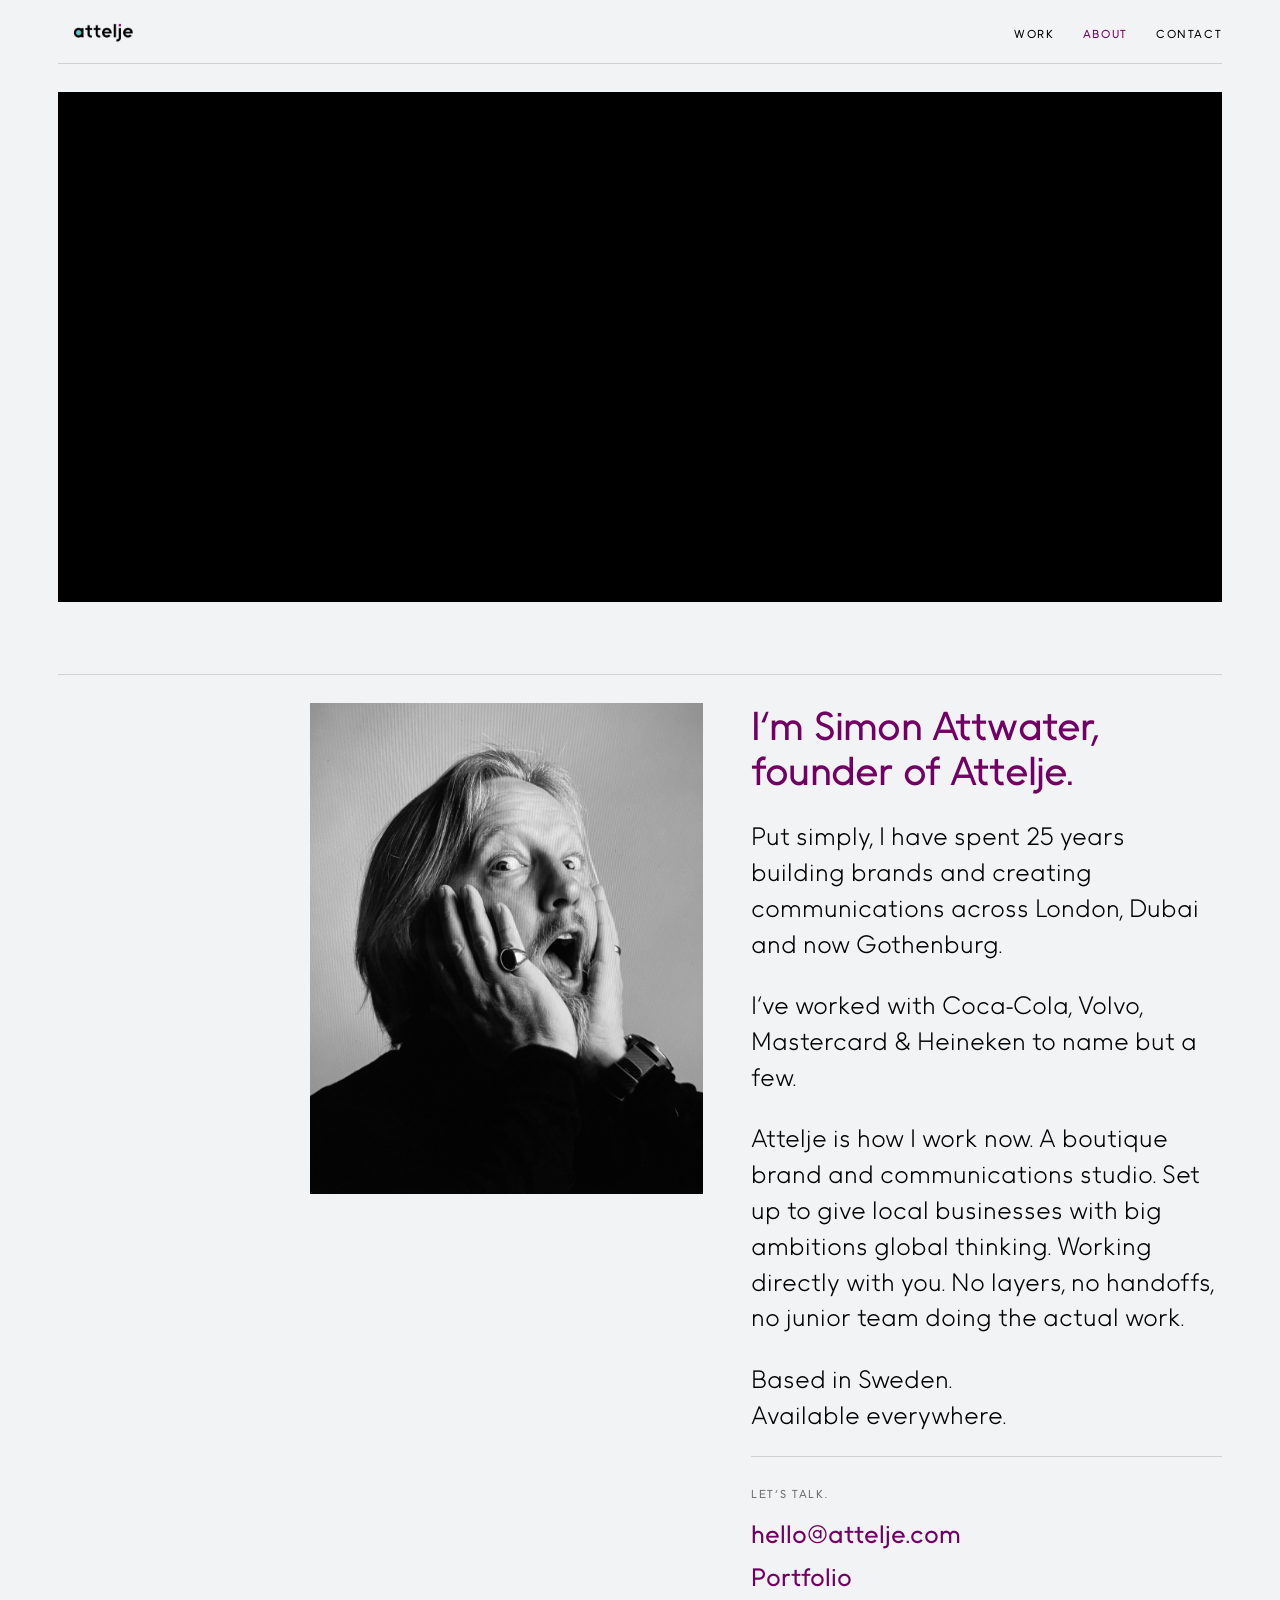
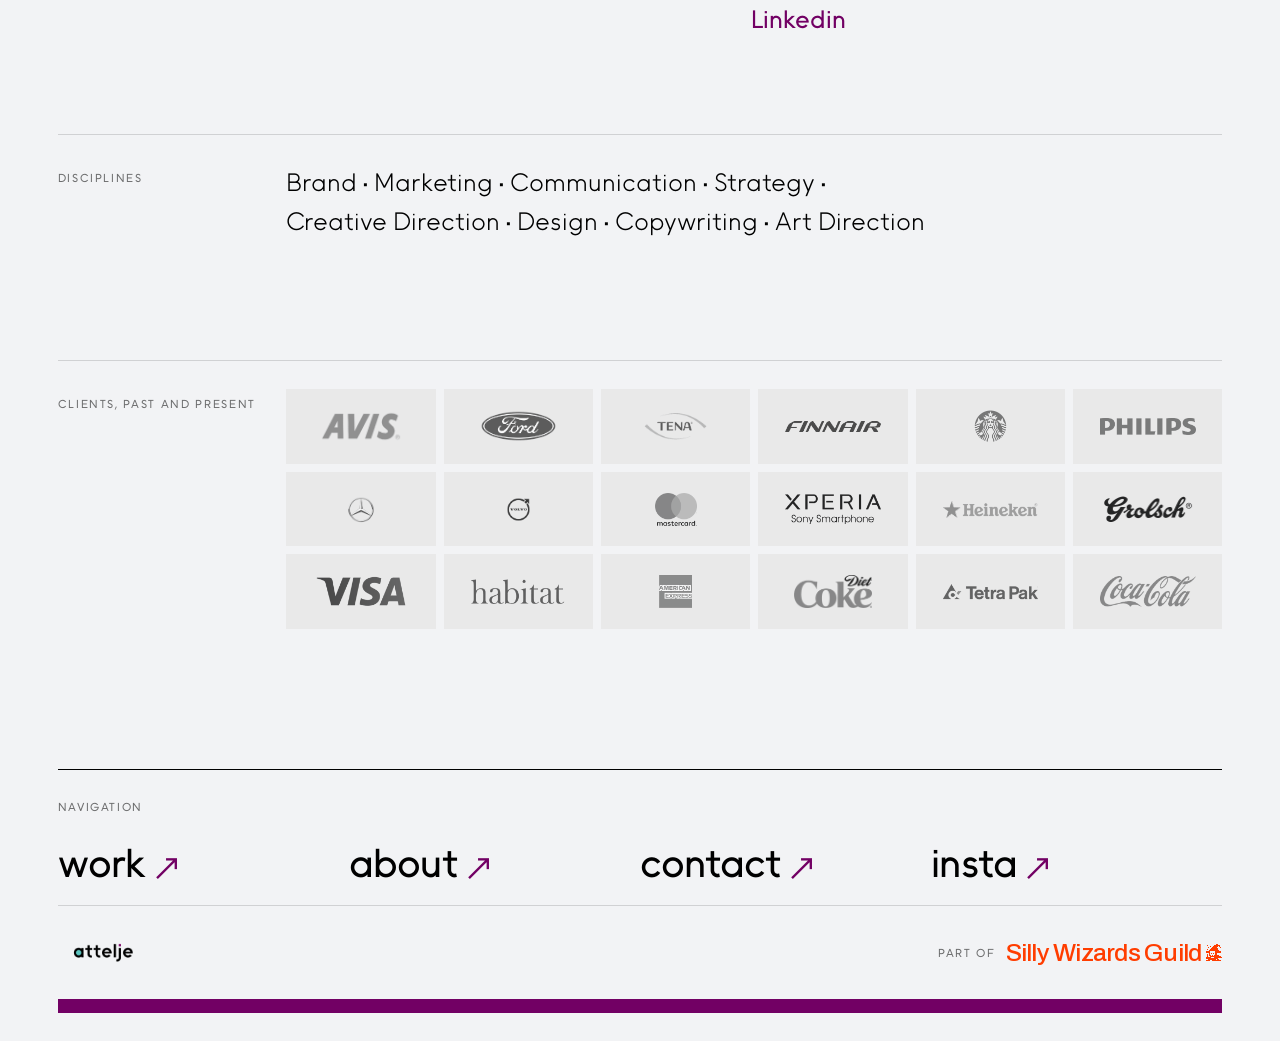
==== commit 421a0124: "Fixes" ====
--- a/about.html
+++ b/about.html
@@ -136,8 +136,8 @@
         <img src="images/brand/logo-wordmark.svg" alt="Attelje" />
       </a>
       <div class="footer__credit">
-        <span>Part of Silly Wizards Guild</span>
-        <a href="https://www.sillywizardsguild.com/" target="_blank" rel="noopener"><img src="images/brand/silly-wizards-mark.svg" alt="Silly Wizards" /></a>
+        <span>Part of</span>
+        <a class="swg-lockup" href="https://www.sillywizardsguild.com/" target="_blank" rel="noopener" aria-label="Silly Wizards Guild">Silly Wizards Guild<img src="images/brand/swg-wizard.svg" alt="" /></a>
       </div>
     </div>
     <div class="footer__bar"></div>
--- a/css/style.css
+++ b/css/style.css
@@ -47,6 +47,15 @@
   src: url('../fonts/IIVorkurs-BoldOblique.otf') format('opentype');
   font-weight: 700;
   font-style: italic;
+  font-display: swap;
+}
+
+/* Silly Wizards Guild wordmark face — used only for the Guild credit in the footer */
+@font-face {
+  font-family: 'SWG Archivo';
+  src: url('../fonts/archivo-500-swg.woff2') format('woff2');
+  font-weight: 500;
+  font-style: normal;
   font-display: swap;
 }
 
@@ -228,7 +237,14 @@
 .footer__bottom { display: flex; justify-content: space-between; align-items: center; padding: 28px 0; }
 .footer__wordmark img { height: 22px; width: auto; }
 .footer__credit { display: flex; align-items: center; gap: 10px; font-size: var(--t-label); font-weight: 500; letter-spacing: .14em; text-transform: uppercase; color: var(--mute); }
-.footer__credit img { height: 22px; width: auto; }
+.swg-lockup {
+  display: inline-flex; align-items: baseline; gap: .18em;
+  font-family: 'SWG Archivo', 'Archivo', sans-serif; font-weight: 500;
+  font-size: 1.3rem; letter-spacing: -.03em; text-transform: none;
+  color: #FF3D00;
+}
+.swg-lockup img { width: .67em; height: .67em; image-rendering: pixelated; }
+.swg-lockup:hover { color: var(--black); }
 .footer__bar { height: 14px; background: var(--plum); }
 
 /* ------------------------------------------------------------
